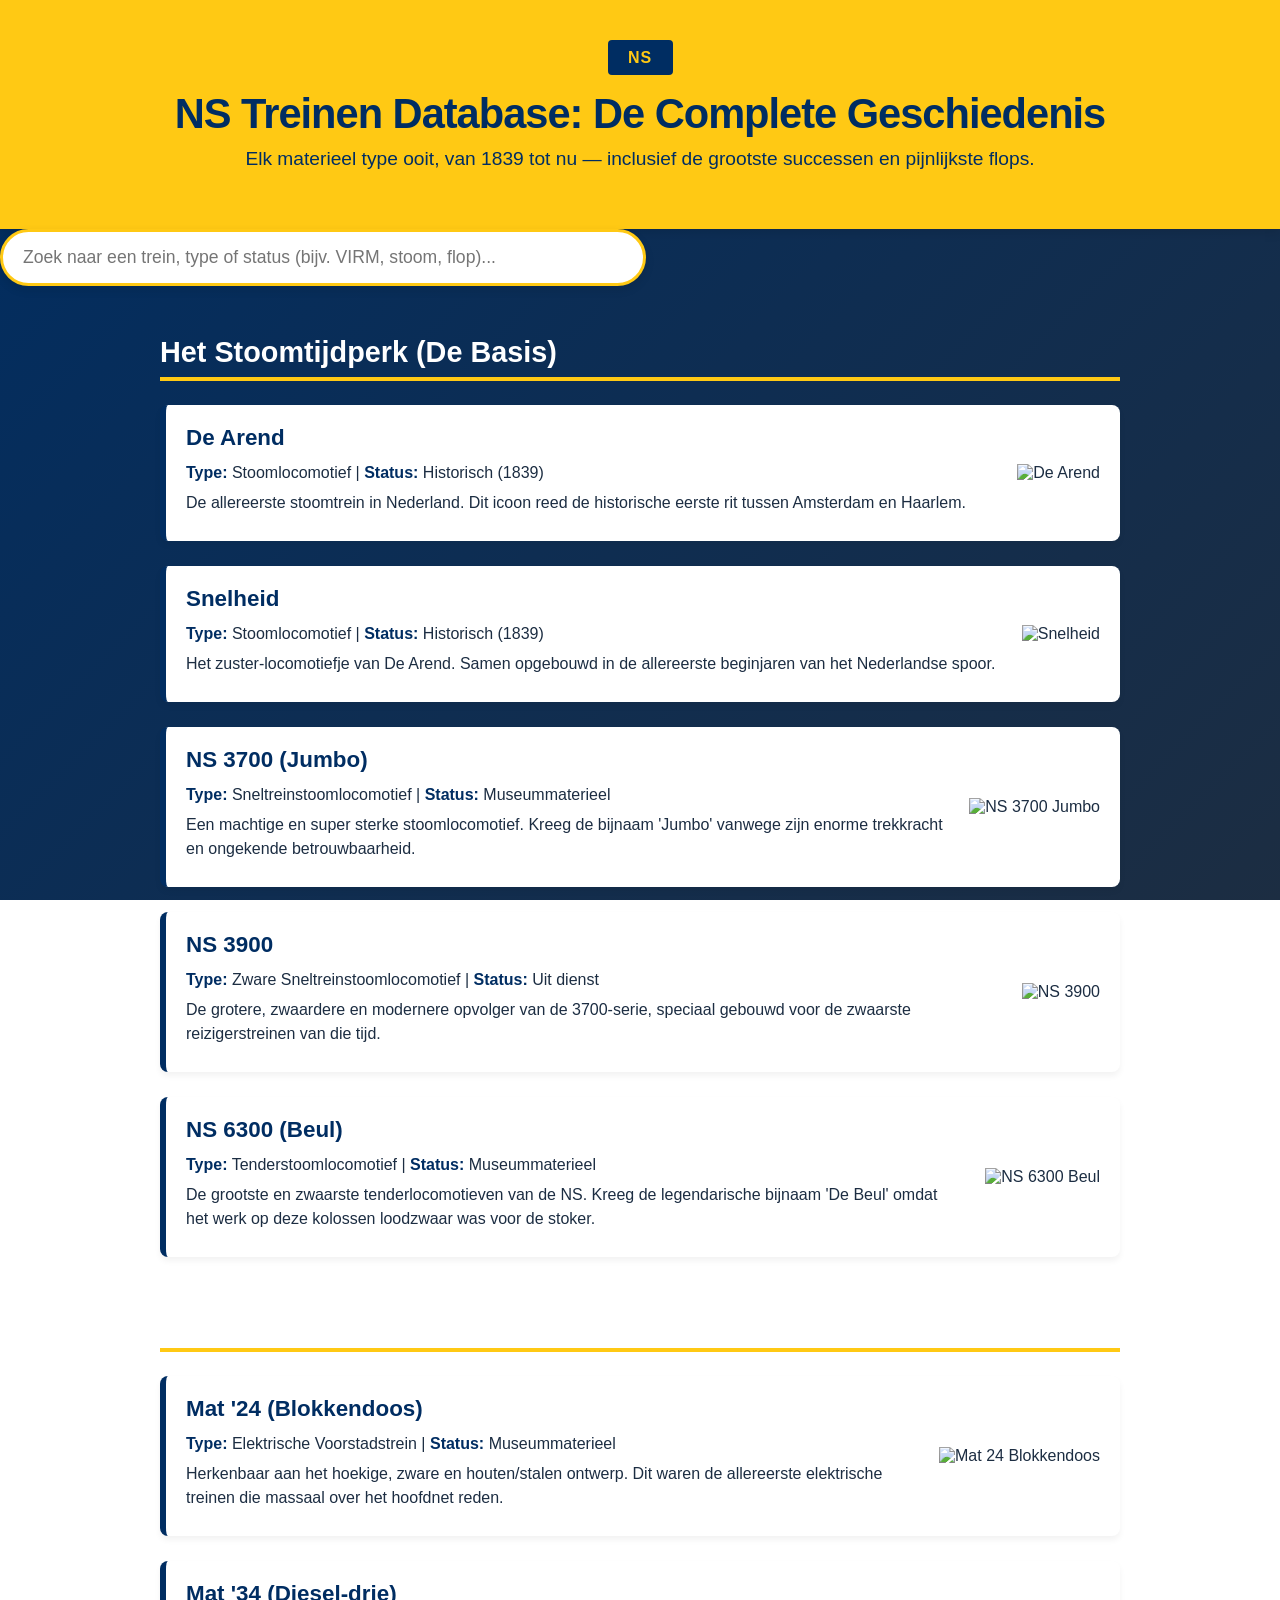
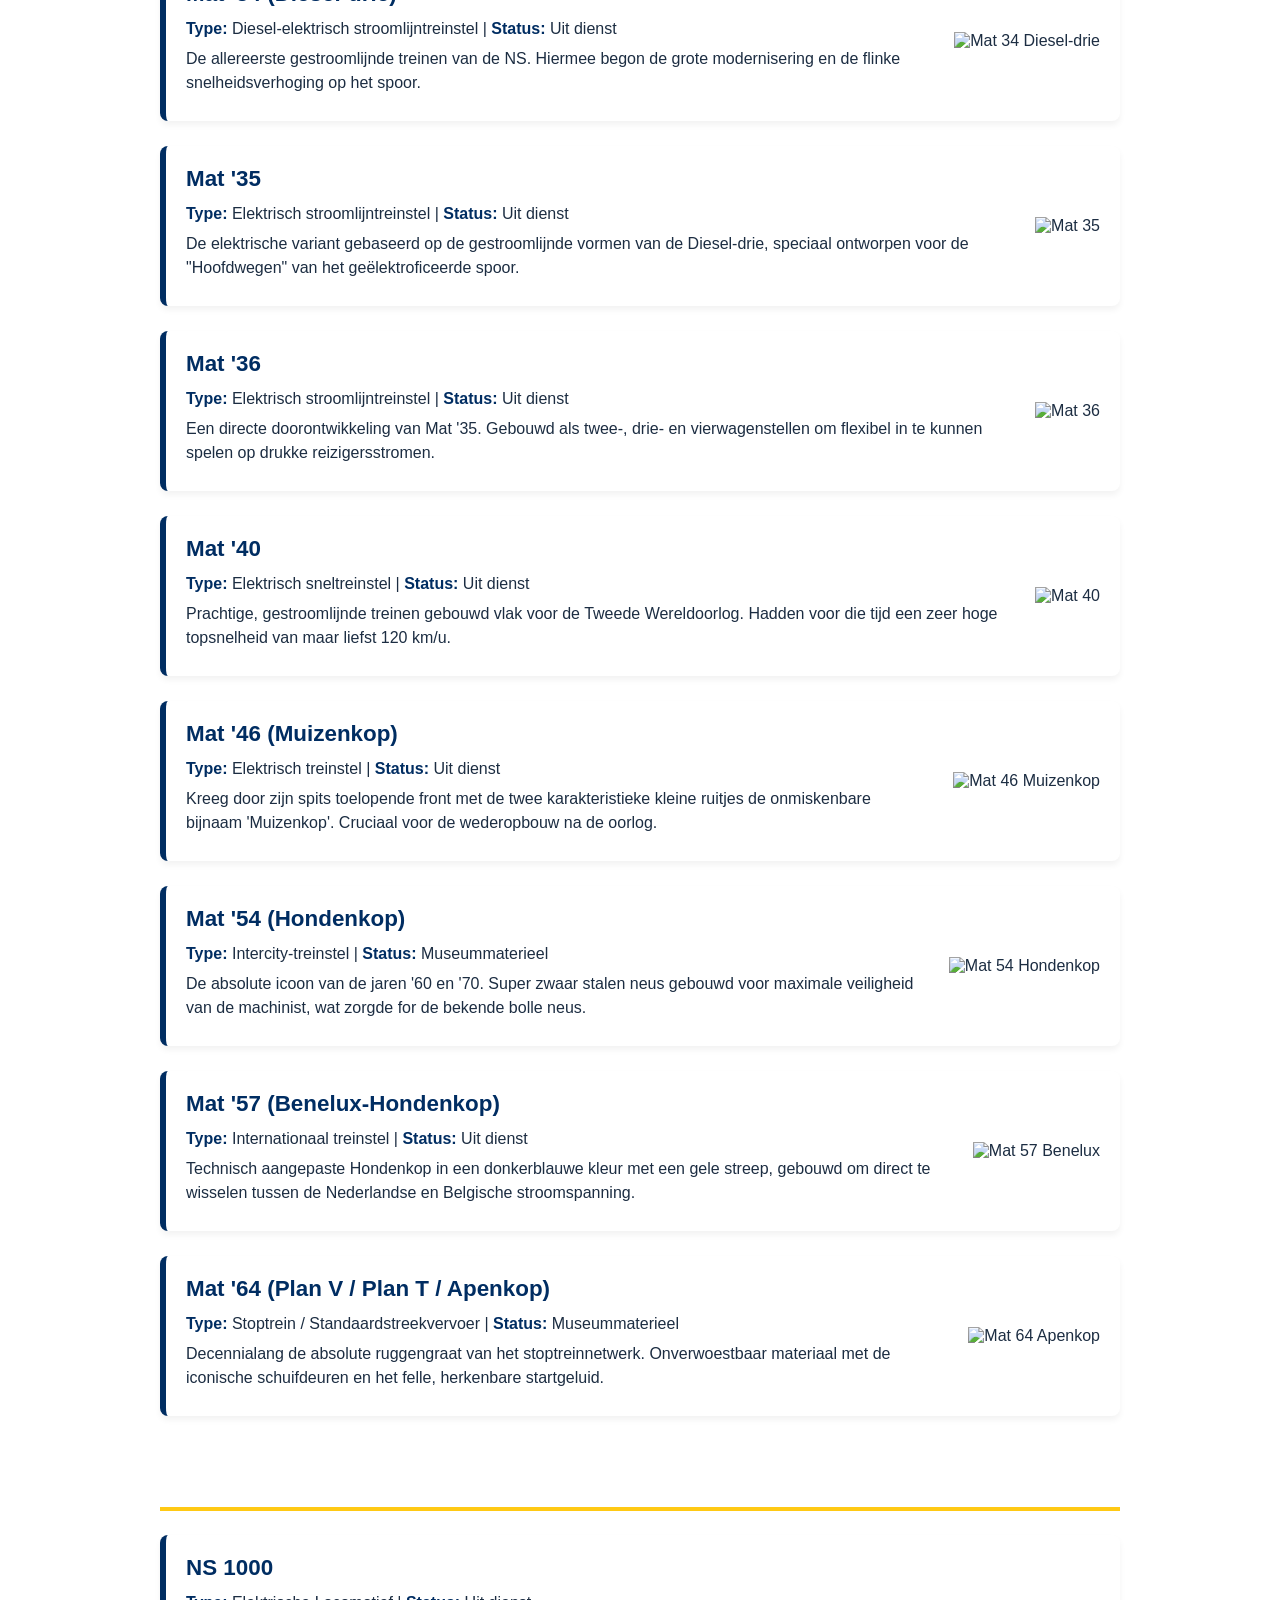
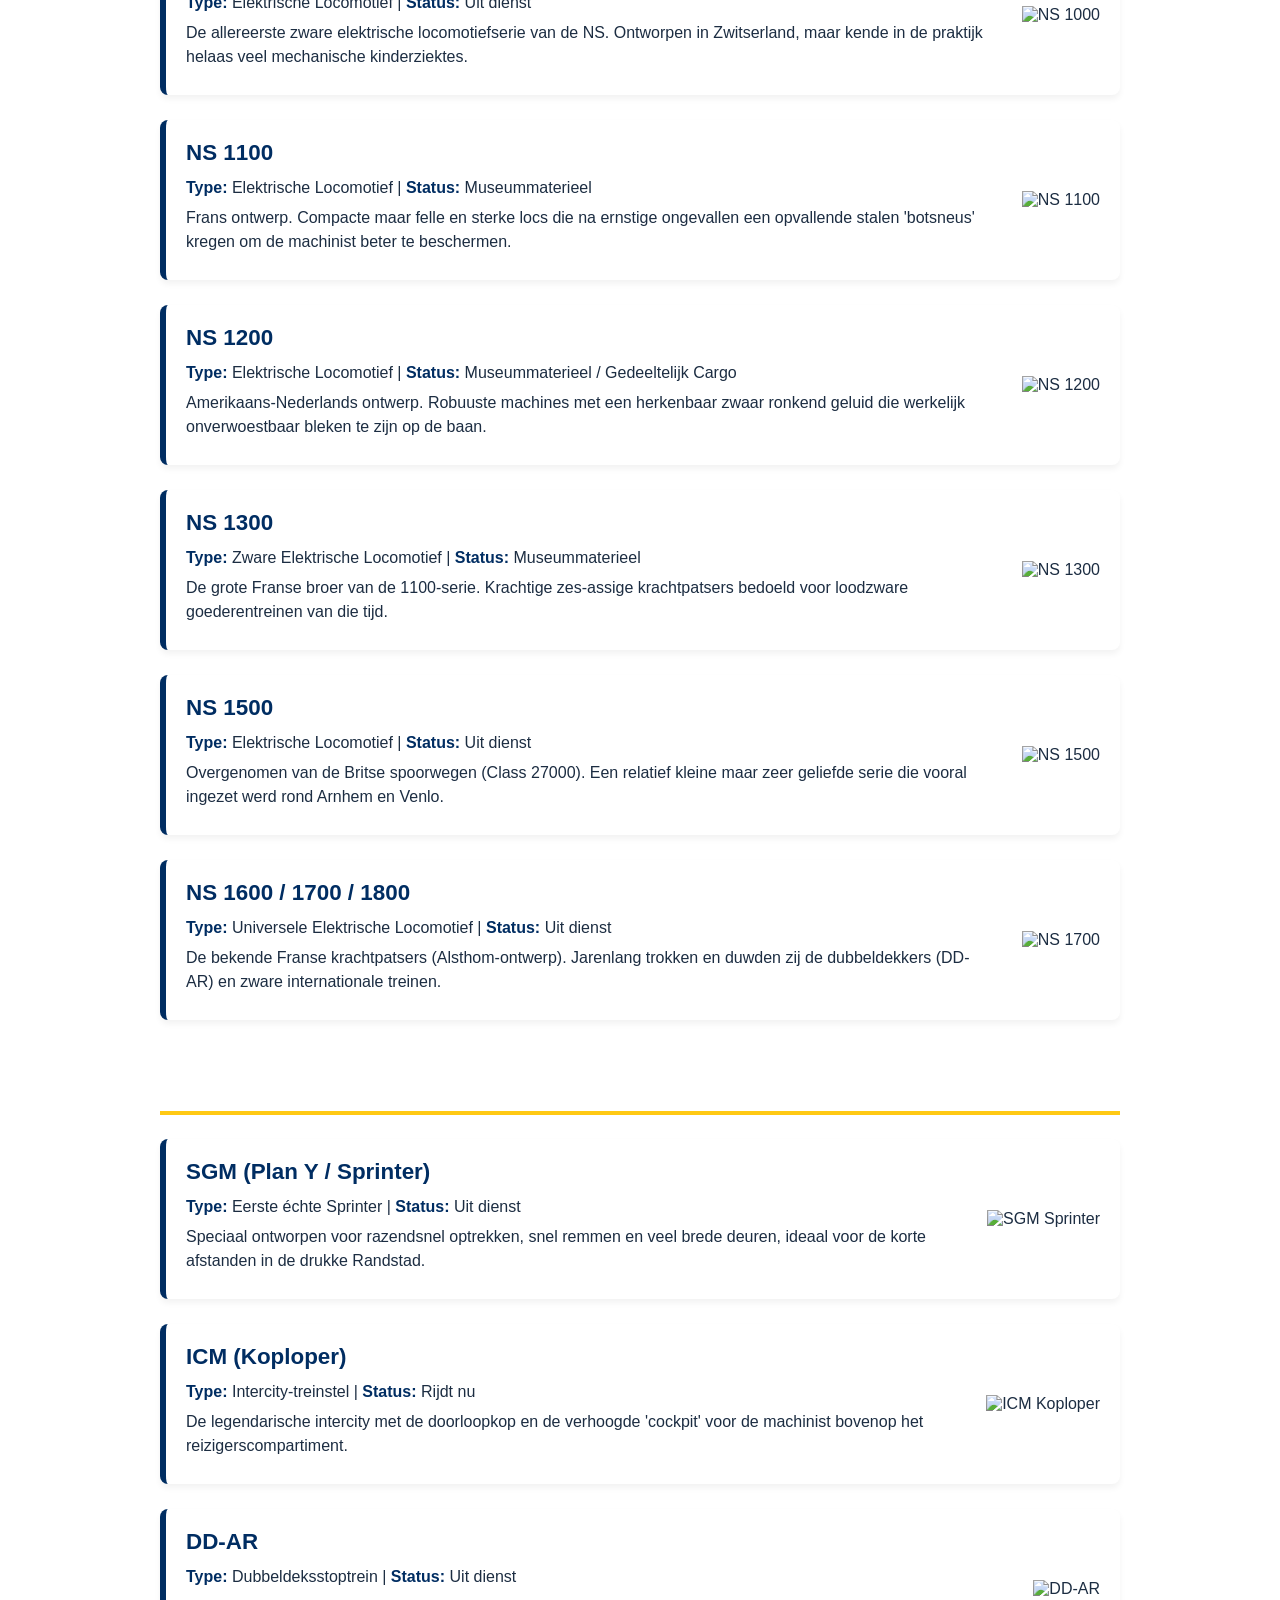
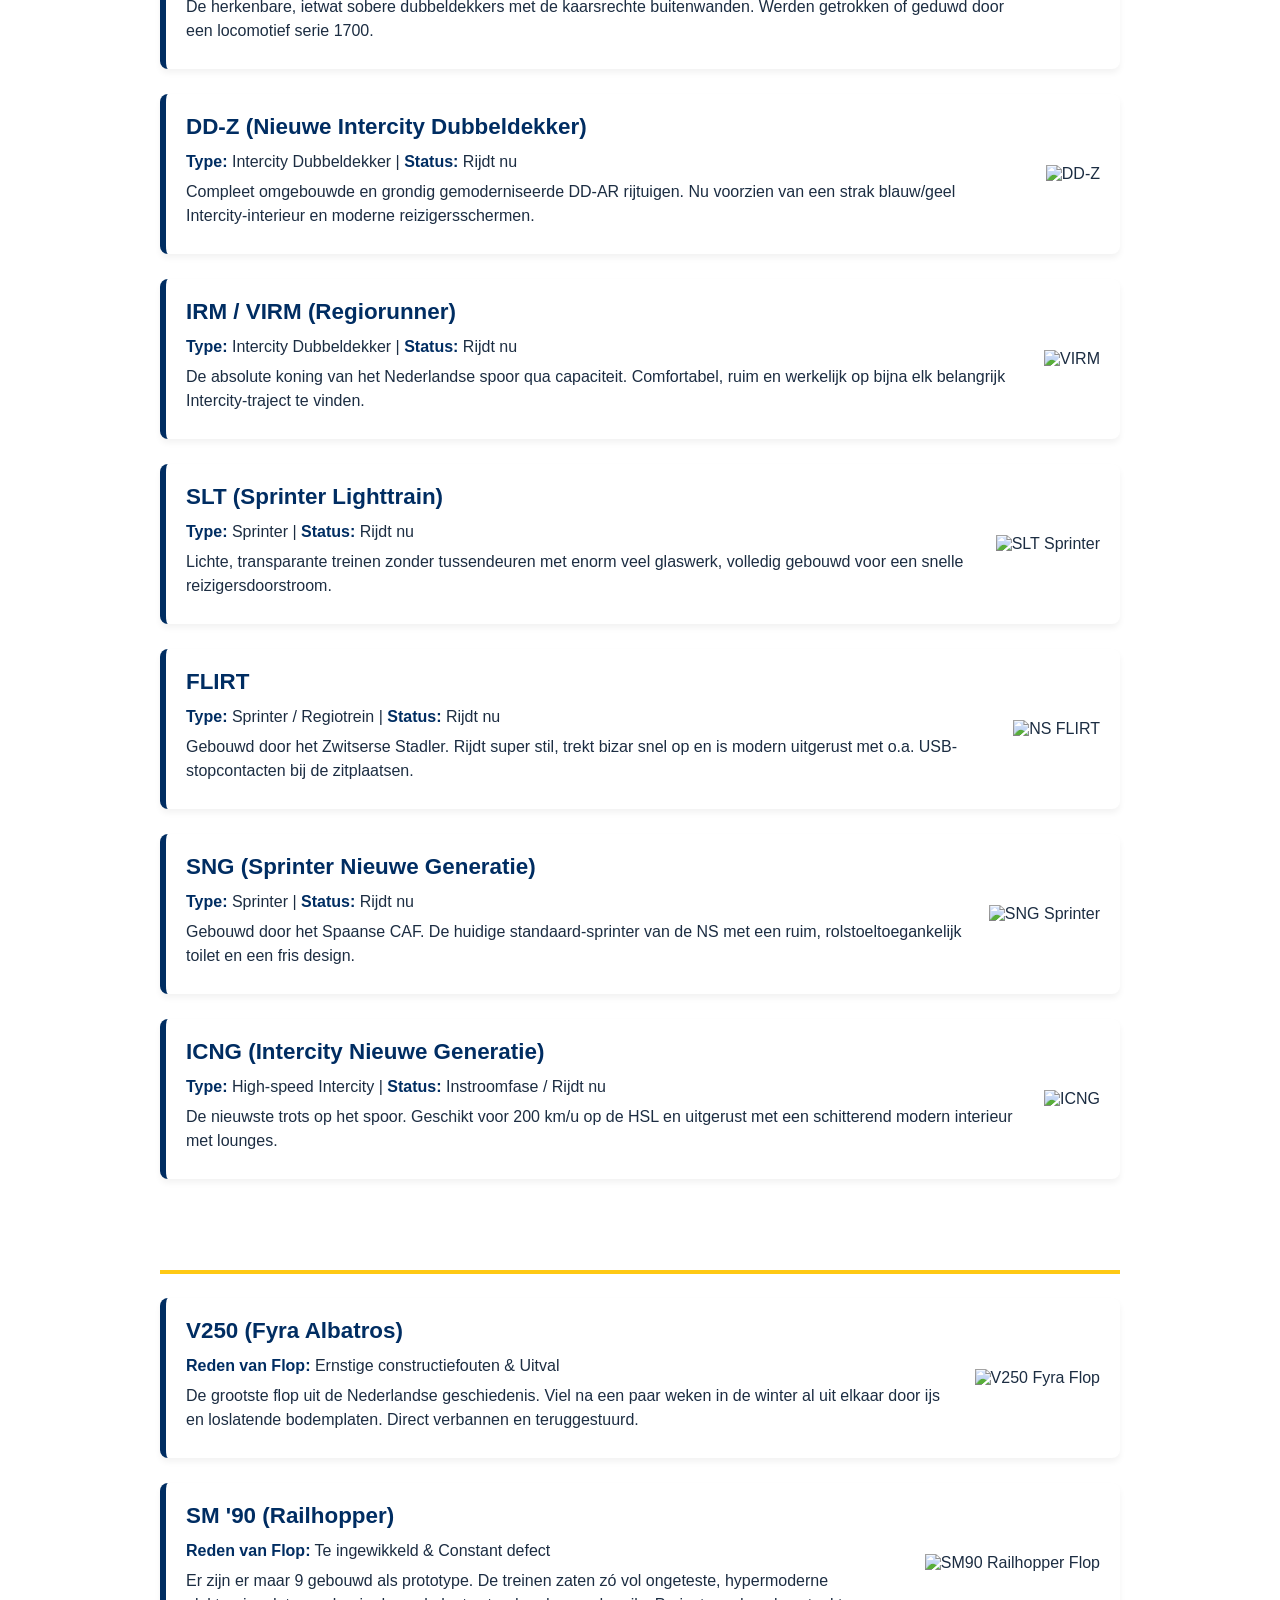
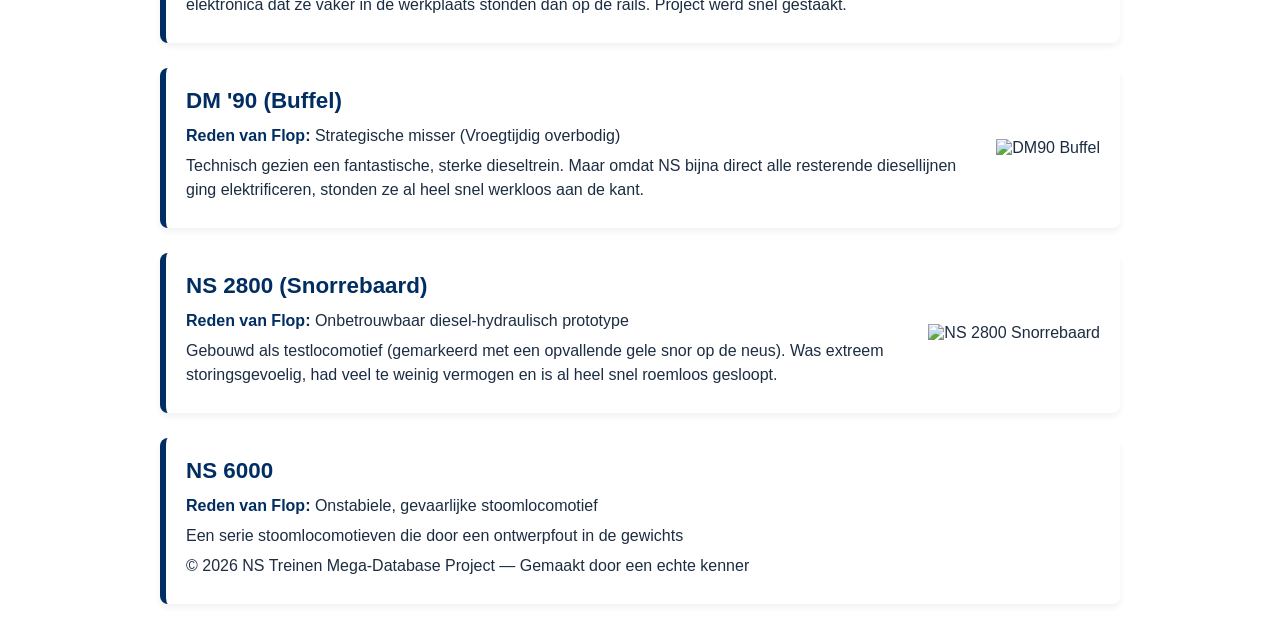
==== index.html @ 0e8f6454 "Add files via upload" ====
<!DOCTYPE html>
<html lang="nl">
<head>
    <meta charset="UTF-8">
    <meta name="viewport" content="width=device-width, initial-scale=1.0">
    <title>De Complete NS Treinen Mega-Database</title>
    <link rel="stylesheet" href="style.css">
</head>

<body>

    <header>
        <div class="ns-logo-placeholder">NS</div>
        <h1>NS Treinen Database: De Complete Geschiedenis</h1>
        <p>Elk materieel type ooit, van 1839 tot nu — inclusief de grootste successen en pijnlijkste flops.</p>
    </header>

    </header>

    <div class="zoek-container">
        <input type="text" id="treinZoeker" placeholder="Zoek naar een trein, type of status (bijv. VIRM, stoom, flop)...">
    </div>

    <main>

    <main>

        <section class="trein-categorie">
            <h2>Het Stoomtijdperk (De Basis)</h2>
            
            <div class="trein-kaart">
                <div class="trein-info">
                    <h3>De Arend</h3>
                    <p><strong>Type:</strong> Stoomlocomotief | <strong>Status:</strong> Historisch (1839)</p>
                    <p>De allereerste stoomtrein in Nederland. Dit icoon reed de historische eerste rit tussen Amsterdam en Haarlem.</p>
                </div>
                <img class="trein-foto" src="https://upload.wikimedia.org/wikipedia/commons/e/e0/Arend_%28trein%29.jpg" alt="De Arend">
            </div>

            <div class="trein-kaart">
                <div class="trein-info">
                    <h3>Snelheid</h3>
                    <p><strong>Type:</strong> Stoomlocomotief | <strong>Status:</strong> Historisch (1839)</p>
                    <p>Het zuster-locomotiefje van De Arend. Samen opgebouwd in de allereerste beginjaren van het Nederlandse spoor.</p>
                </div>
                <img class="trein-foto" src="https://upload.wikimedia.org/wikipedia/commons/9/90/Model_Snelheid_Spoorwegmuseum.jpg" alt="Snelheid">
            </div>

            <div class="trein-kaart">
                <div class="trein-info">
                    <h3>NS 3700 (Jumbo)</h3>
                    <p><strong>Type:</strong> Sneltreinstoomlocomotief | <strong>Status:</strong> Museummaterieel</p>
                    <p>Een machtige en super sterke stoomlocomotief. Kreeg de bijnaam 'Jumbo' vanwege zijn enorme trekkracht en ongekende betrouwbaarheid.</p>
                </div>
                <img class="trein-foto" src="https://upload.wikimedia.org/wikipedia/commons/d/da/Stoomloc_NS_3737.jpg" alt="NS 3700 Jumbo">
            </div>

            <div class="trein-kaart">
                <div class="trein-info">
                    <h3>NS 3900</h3>
                    <p><strong>Type:</strong> Zware Sneltreinstoomlocomotief | <strong>Status:</strong> Uit dienst</p>
                    <p>De grotere, zwaardere en modernere opvolger van de 3700-serie, speciaal gebouwd voor de zwaarste reizigerstreinen van die tijd.</p>
                </div>
                <img class="trein-foto" src="https://upload.wikimedia.org/wikipedia/commons/5/52/NS_3908_met_trein_te_Eindhoven_%281930-1940%29.jpg" alt="NS 3900">
            </div>

            <div class="trein-kaart">
                <div class="trein-info">
                    <h3>NS 6300 (Beul)</h3>
                    <p><strong>Type:</strong> Tenderstoomlocomotief | <strong>Status:</strong> Museummaterieel</p>
                    <p>De grootste en zwaarste tenderlocomotieven van de NS. Kreeg de legendarische bijnaam 'De Beul' omdat het werk op deze kolossen loodzwaar was voor de stoker.</p>
                </div>
                <img class="trein-foto" src="https://upload.wikimedia.org/wikipedia/commons/e/ea/NS_6317_Spoorwegmuseum.jpg" alt="NS 6300 Beul">
            </div>
        </section>
        <section class="trein-categorie">
            <h2>De Klassieke 'Mat' Series (Pre- en Post-War)</h2>

            <div class="trein-kaart">
                <div class="trein-info">
                    <h3>Mat '24 (Blokkendoos)</h3>
                    <p><strong>Type:</strong> Elektrische Voorstadstrein | <strong>Status:</strong> Museummaterieel</p>
                    <p>Herkenbaar aan het hoekige, zware en houten/stalen ontwerp. Dit waren de allereerste elektrische treinen die massaal over het hoofdnet reden.</p>
                </div>
                <img class="trein-foto" src="https://upload.wikimedia.org/wikipedia/commons/e/e2/Mat_24_Amersfoort_2014.jpg" alt="Mat 24 Blokkendoos">
            </div>

            <div class="trein-kaart">
                <div class="trein-info">
                    <h3>Mat '34 (Diesel-drie)</h3>
                    <p><strong>Type:</strong> Diesel-elektrisch stroomlijntreinstel | <strong>Status:</strong> Uit dienst</p>
                    <p>De allereerste gestroomlijnde treinen van de NS. Hiermee begon de grote modernisering en de flinke snelheidsverhoging op het spoor.</p>
                </div>
                <img class="trein-foto" src="https://upload.wikimedia.org/wikipedia/commons/a/a2/HUA-151048-Afbeelding_van_het_diesel-elektrische_driewagentreinstel_mat._1934_nr._11_van_de_N.S._tijdens_een_proefrit.jpg" alt="Mat 34 Diesel-drie">
            </div>

            <div class="trein-kaart">
                <div class="trein-info">
                    <h3>Mat '35</h3>
                    <p><strong>Type:</strong> Elektrisch stroomlijntreinstel | <strong>Status:</strong> Uit dienst</p>
                    <p>De elektrische variant gebaseerd op de gestroomlijnde vormen van de Diesel-drie, speciaal ontworpen voor de "Hoofdwegen" van het geëlektroficeerde spoor.</p>
                </div>
                <img class="trein-foto" src="https://upload.wikimedia.org/wikipedia/commons/7/77/HUA-151121-Afbeelding_van_het_elektrische_tweewagentreinstel_mat_1935_nr_202_van_de_NS_op_het_stationsemplacement_te_Utrecht_CS.jpg" alt="Mat 35">
            </div>

            <div class="trein-kaart">
                <div class="trein-info">
                    <h3>Mat '36</h3>
                    <p><strong>Type:</strong> Elektrisch stroomlijntreinstel | <strong>Status:</strong> Uit dienst</p>
                    <p>Een directe doorontwikkeling van Mat '35. Gebouwd als twee-, drie- en vierwagenstellen om flexibel in te kunnen spelen op drukke reizigersstromen.</p>
                </div>
                <img class="trein-foto" src="https://upload.wikimedia.org/wikipedia/commons/e/ed/HUA-151145-Afbeelding_van_het_elektrische_driewagentreinstel_mat_1936_nr_416_van_de_NS_langs_het_perron_van_het_station_Arnhem.jpg" alt="Mat 36">
            </div>

            <div class="trein-kaart">
                <div class="trein-info">
                    <h3>Mat '40</h3>
                    <p><strong>Type:</strong> Elektrisch sneltreinstel | <strong>Status:</strong> Uit dienst</p>
                    <p>Prachtige, gestroomlijnde treinen gebouwd vlak voor de Tweede Wereldoorlog. Hadden voor die tijd een zeer hoge topsnelheid van maar liefst 120 km/u.</p>
                </div>
                <img class="trein-foto" src="https://upload.wikimedia.org/wikipedia/commons/a/a2/HUA-151240-Afbeelding_van_het_elektrische_vijfwagentreinstel_mat_1940_nr_801_van_de_NS_te_Utrecht_CS.jpg" alt="Mat 40">
            </div>

            <div class="trein-kaart">
                <div class="trein-info">
                    <h3>Mat '46 (Muizenkop)</h3>
                    <p><strong>Type:</strong> Elektrisch treinstel | <strong>Status:</strong> Uit dienst</p>
                    <p>Kreeg door zijn spits toelopende front met de twee karakteristieke kleine ruitjes de onmiskenbare bijnaam 'Muizenkop'. Cruciaal voor de wederopbouw na de oorlog.</p>
                </div>
                <img class="trein-foto" src="https://upload.wikimedia.org/wikipedia/commons/2/23/Mat_46_273_Spoorwegmuseum.jpg" alt="Mat 46 Muizenkop">
            </div>

            <div class="trein-kaart">
                <div class="trein-info">
                    <h3>Mat '54 (Hondenkop)</h3>
                    <p><strong>Type:</strong> Intercity-treinstel | <strong>Status:</strong> Museummaterieel</p>
                    <p>De absolute icoon van de jaren '60 en '70. Super zwaar stalen neus gebouwd voor maximale veiligheid van de machinist, wat zorgde for de bekende bolle neus.</p>
                </div>
                <img class="trein-foto" src="https://upload.wikimedia.org/wikipedia/commons/3/30/Mat_54_386_Spoorwegmuseum.jpg" alt="Mat 54 Hondenkop">
            </div>

            <div class="trein-kaart">
                <div class="trein-info">
                    <h3>Mat '57 (Benelux-Hondenkop)</h3>
                    <p><strong>Type:</strong> Internationaal treinstel | <strong>Status:</strong> Uit dienst</p>
                    <p>Technisch aangepaste Hondenkop in een donkerblauwe kleur met een gele streep, gebouwd om direct te wisselen tussen de Nederlandse en Belgische stroomspanning.</p>
                </div>
                <img class="trein-foto" src="https://upload.wikimedia.org/wikipedia/commons/f/ff/HUA-151944-Afbeelding_van_het_elektrische_Benelux-tweewagentreinstel_mat._1957_nr._1201_van_de_N.S._te_Amsterdam_C.S..jpg" alt="Mat 57 Benelux">
            </div>

            <div class="trein-kaart">
                <div class="trein-info">
                    <h3>Mat '64 (Plan V / Plan T / Apenkop)</h3>
                    <p><strong>Type:</strong> Stoptrein / Standaardstreekvervoer | <strong>Status:</strong> Museummaterieel</p>
                    <p>Decennialang de absolute ruggengraat van het stoptreinnetwerk. Onverwoestbaar materiaal met de iconische schuifdeuren en het felle, herkenbare startgeluid.</p>
                </div>
                <img class="trein-foto" src="https://upload.wikimedia.org/wikipedia/commons/c/c5/NS_Plan_V_Treinstel_419_Groningen.jpg" alt="Mat 64 Apenkop">
            </div>
        </section>

        <section class="trein-categorie">
            <h2>Klassieke Elektrische Locomotieven</h2>

            <div class="trein-kaart">
                <div class="trein-info">
                    <h3>NS 1000</h3>
                    <p><strong>Type:</strong> Elektrische Locomotief | <strong>Status:</strong> Uit dienst</p>
                    <p>De allereerste zware elektrische locomotiefserie van de NS. Ontworpen in Zwitserland, maar kende in de praktijk helaas veel mechanische kinderziektes.</p>
                </div>
                <img class="trein-foto" src="https://upload.wikimedia.org/wikipedia/commons/4/4e/HUA-152140-Afbeelding_van_de_elektrische_locomotief_nr_1008_serie_1000_van_de_NS_met_een_reizigerstrein_te_Utrecht_CS.jpg" alt="NS 1000">
            </div>

            <div class="trein-kaart">
                <div class="trein-info">
                    <h3>NS 1100</h3>
                    <p><strong>Type:</strong> Elektrische Locomotief | <strong>Status:</strong> Museummaterieel</p>
                    <p>Frans ontwerp. Compacte maar felle en sterke locs die na ernstige ongevallen een opvallende stalen 'botsneus' kregen om de machinist beter te beschermen.</p>
                </div>
                <img class="trein-foto" src="https://upload.wikimedia.org/wikipedia/commons/1/14/NS_1122_in_het_Spoorwegmuseum.jpg" alt="NS 1100">
            </div>

            <div class="trein-kaart">
                <div class="trein-info">
                    <h3>NS 1200</h3>
                    <p><strong>Type:</strong> Elektrische Locomotief | <strong>Status:</strong> Museummaterieel / Gedeeltelijk Cargo</p>
                    <p>Amerikaans-Nederlands ontwerp. Robuuste machines met een herkenbaar zwaar ronkend geluid die werkelijk onverwoestbaar bleken te zijn op de baan.</p>
                </div>
                <img class="trein-foto" src="https://upload.wikimedia.org/wikipedia/commons/4/44/NS_1201_Amersfoort_2013.jpg" alt="NS 1200">
            </div>

            <div class="trein-kaart">
                <div class="trein-info">
                    <h3>NS 1300</h3>
                    <p><strong>Type:</strong> Zware Elektrische Locomotief | <strong>Status:</strong> Museummaterieel</p>
                    <p>De grote Franse broer van de 1100-serie. Krachtige zes-assige krachtpatsers bedoeld voor loodzware goederentreinen van die tijd.</p>
                </div>
                <img class="trein-foto" src="https://upload.wikimedia.org/wikipedia/commons/d/de/NS_1302_Spoorwegmuseum.jpg" alt="NS 1300">
            </div>

            <div class="trein-kaart">
                <div class="trein-info">
                    <h3>NS 1500</h3>
                    <p><strong>Type:</strong> Elektrische Locomotief | <strong>Status:</strong> Uit dienst</p>
                    <p>Overgenomen van de Britse spoorwegen (Class 27000). Een relatief kleine maar zeer geliefde serie die vooral ingezet werd rond Arnhem en Venlo.</p>
                </div>
                <img class="trein-foto" src="https://upload.wikimedia.org/wikipedia/commons/3/3b/NS_1501_Rotterdam_Noord_1985.jpg" alt="NS 1500">
            </div>

            <div class="trein-kaart">
                <div class="trein-info">
                    <h3>NS 1600 / 1700 / 1800</h3>
                    <p><strong>Type:</strong> Universele Elektrische Locomotief | <strong>Status:</strong> Uit dienst</p>
                    <p>De bekende Franse krachtpatsers (Alsthom-ontwerp). Jarenlang trokken en duwden zij de dubbeldekkers (DD-AR) en zware internationale treinen.</p>
                </div>
                <img class="trein-foto" src="https://upload.wikimedia.org/wikipedia/commons/5/52/NS_1738_met_een_DD-AR_stam_te_Deventer.jpg" alt="NS 1700">
            </div>
            <section class="trein-categorie">
            <h2>Moderne Generatie (Intercity's & Sprinters)</h2>

            <div class="trein-kaart">
                <div class="trein-info">
                    <h3>SGM (Plan Y / Sprinter)</h3>
                    <p><strong>Type:</strong> Eerste échte Sprinter | <strong>Status:</strong> Uit dienst</p>
                    <p>Speciaal ontworpen voor razendsnel optrekken, snel remmen en veel brede deuren, ideaal voor de korte afstanden in de drukke Randstad.</p>
                </div>
                <img class="trein-foto" src="https://upload.wikimedia.org/wikipedia/commons/c/cb/SGMm_2971_te_Utrecht_Maliebaan.jpg" alt="SGM Sprinter">
            </div>

            <div class="trein-kaart">
                <div class="trein-info">
                    <h3>ICM (Koploper)</h3>
                    <p><strong>Type:</strong> Intercity-treinstel | <strong>Status:</strong> Rijdt nu</p>
                    <p>De legendarische intercity met de doorloopkop en de verhoogde 'cockpit' voor de machinist bovenop het reizigerscompartiment.</p>
                </div>
                <img class="trein-foto" src="https://upload.wikimedia.org/wikipedia/commons/7/7b/NS_ICMm_4011_Apeldoorn.jpg" alt="ICM Koploper">
            </div>

            <div class="trein-kaart">
                <div class="trein-info">
                    <h3>DD-AR</h3>
                    <p><strong>Type:</strong> Dubbeldeksstoptrein | <strong>Status:</strong> Uit dienst</p>
                    <p>De herkenbare, ietwat sobere dubbeldekkers met de kaarsrechte buitenwanden. Werden getrokken of geduwd door een locomotief serie 1700.</p>
                </div>
                <img class="trein-foto" src="https://upload.wikimedia.org/wikipedia/commons/e/e0/DD-AR_7311_te_Almere_Oostvaarders.jpg" alt="DD-AR">
            </div>

            <div class="trein-kaart">
                <div class="trein-info">
                    <h3>DD-Z (Nieuwe Intercity Dubbeldekker)</h3>
                    <p><strong>Type:</strong> Intercity Dubbeldekker | <strong>Status:</strong> Rijdt nu</p>
                    <p>Compleet omgebouwde en grondig gemoderniseerde DD-AR rijtuigen. Nu voorzien van een strak blauw/geel Intercity-interieur en moderne reizigersschermen.</p>
                </div>
                <img class="trein-foto" src="https://upload.wikimedia.org/wikipedia/commons/0/07/DDZ_7524_Apeldoorn.jpg" alt="DD-Z">
            </div>

            <div class="trein-kaart">
                <div class="trein-info">
                    <h3>IRM / VIRM (Regiorunner)</h3>
                    <p><strong>Type:</strong> Intercity Dubbeldekker | <strong>Status:</strong> Rijdt nu</p>
                    <p>De absolute koning van het Nederlandse spoor qua capaciteit. Comfortabel, ruim en werkelijk op bijna elk belangrijk Intercity-traject te vinden.</p>
                </div>
                <img class="trein-foto" src="https://upload.wikimedia.org/wikipedia/commons/b/b3/VIRM_8656_te_Utrecht_Centraal.jpg" alt="VIRM">
            </div>

            <div class="trein-kaart">
                <div class="trein-info">
                    <h3>SLT (Sprinter Lighttrain)</h3>
                    <p><strong>Type:</strong> Sprinter | <strong>Status:</strong> Rijdt nu</p>
                    <p>Lichte, transparante treinen zonder tussendeuren met enorm veel glaswerk, volledig gebouwd voor een snelle reizigersdoorstroom.</p>
                </div>
                <img class="trein-foto" src="https://upload.wikimedia.org/wikipedia/commons/0/04/SLT_2411_te_Utrecht_Centraal.jpg" alt="SLT Sprinter">
            </div>

            <div class="trein-kaart">
                <div class="trein-info">
                    <h3>FLIRT</h3>
                    <p><strong>Type:</strong> Sprinter / Regiotrein | <strong>Status:</strong> Rijdt nu</p>
                    <p>Gebouwd door het Zwitserse Stadler. Rijdt super stil, trekt bizar snel op en is modern uitgerust met o.a. USB-stopcontacten bij de zitplaatsen.</p>
                </div>
                <img class="trein-foto" src="https://upload.wikimedia.org/wikipedia/commons/4/47/NS_Flirt_2515_Utrecht_Centraal.jpg" alt="NS FLIRT">
            </div>

            <div class="trein-kaart">
                <div class="trein-info">
                    <h3>SNG (Sprinter Nieuwe Generatie)</h3>
                    <p><strong>Type:</strong> Sprinter | <strong>Status:</strong> Rijdt nu</p>
                    <p>Gebouwd door het Spaanse CAF. De huidige standaard-sprinter van de NS met een ruim, rolstoeltoegankelijk toilet en een fris design.</p>
                </div>
                <img class="trein-foto" src="https://upload.wikimedia.org/wikipedia/commons/2/29/SNG_2314_Groningen.jpg" alt="SNG Sprinter">
            </div>

            <div class="trein-kaart">
                <div class="trein-info">
                    <h3>ICNG (Intercity Nieuwe Generatie)</h3>
                    <p><strong>Type:</strong> High-speed Intercity | <strong>Status:</strong> Instroomfase / Rijdt nu</p>
                    <p>De nieuwste trots op het spoor. Geschikt voor 200 km/u op de HSL en uitgerust met een schitterend modern interieur met lounges.</p>
                </div>
                <img class="trein-foto" src="https://upload.wikimedia.org/wikipedia/commons/7/70/ICNG_3115_te_Utrecht_Centraal.jpg" alt="ICNG">
            </div>
        </section>


        <section class="trein-categorie flop-sectie">
            <h2>De Geflopte Projecten & Pechtreinen</h2>

            <div class="trein-kaart flop">
                <div class="trein-info">
                    <h3>V250 (Fyra Albatros)</h3>
                    <p><strong>Reden van Flop:</strong> Ernstige constructiefouten & Uitval</p>
                    <p>De grootste flop uit de Nederlandse geschiedenis. Viel na een paar weken in de winter al uit elkaar door ijs en loslatende bodemplaten. Direct verbannen en teruggestuurd.</p>
                </div>
                <img class="trein-foto" src="https://upload.wikimedia.org/wikipedia/commons/5/53/Fyra_V250_Amsterdam_Centraal.jpg" alt="V250 Fyra Flop">
            </div>

            <div class="trein-kaart flop">
                <div class="trein-info">
                    <h3>SM '90 (Railhopper)</h3>
                    <p><strong>Reden van Flop:</strong> Te ingewikkeld & Constant defect</p>
                    <p>Er zijn er maar 9 gebouwd als prototype. De treinen zaten zó vol ongeteste, hypermoderne elektronica dat ze vaker in de werkplaats stonden dan op de rails. Project werd snel gestaakt.</p>
                </div>
                <img class="trein-foto" src="https://upload.wikimedia.org/wikipedia/commons/1/13/NS_SM90_Railhopper_2103_Zwolle.jpg" alt="SM90 Railhopper Flop">
            </div>

            <div class="trein-kaart flop">
                <div class="trein-info">
                    <h3>DM '90 (Buffel)</h3>
                    <p><strong>Reden van Flop:</strong> Strategische misser (Vroegtijdig overbodig)</p>
                    <p>Technisch gezien een fantastische, sterke dieseltrein. Maar omdat NS bijna direct alle resterende diesellijnen ging elektrificeren, stonden ze al heel snel werkloos aan de kant.</p>
                </div>
                <img class="trein-foto" src="https://upload.wikimedia.org/wikipedia/commons/a/ad/DM90_Buffel_3443_Zwolle.jpg" alt="DM90 Buffel">
            </div>

            <div class="trein-kaart flop">
                <div class="trein-info">
                    <h3>NS 2800 (Snorrebaard)</h3>
                    <p><strong>Reden van Flop:</strong> Onbetrouwbaar diesel-hydraulisch prototype</p>
                    <p>Gebouwd als testlocomotief (gemarkeerd met een opvallende gele snor op de neus). Was extreem storingsgevoelig, had veel te weinig vermogen en is al heel snel roemloos gesloopt.</p>
                </div>
                <img class="trein-foto" src="https://upload.wikimedia.org/wikipedia/commons/3/36/HUA-153406-Afbeelding_van_de_diesel-hydraulische_locomotief_nr._2801_serie_2800_van_de_N.S._te_Utrecht_C.S..jpg" alt="NS 2800 Snorrebaard">
            </div>

            <div class="trein-kaart flop">
                <div class="trein-info">
                    <h3>NS 6000</h3>
                    <p><strong>Reden van Flop:</strong> Onstabiele, gevaarlijke stoomlocomotief</p>
                    <p>Een serie stoomlocomotieven die
                        
            door een ontwerpfout in de gewichts
            <footer>
        <p>© 2026 NS Treinen Mega-Database Project — Gemaakt door een echte kenner</p>
    </footer>

    <script>
        // We selecteren de zoekbalk via het juiste ID
        const zoekbalk = document.getElementById('treinZoeker');
        
        // We luisteren naar wat je typt
        zoekbalk.addEventListener('input', function(e) {
            const zoekTerm = e.target.value.toLowerCase();
            const treinKaartjes = document.querySelectorAll('.trein-kaart');

            treinKaartjes.forEach(function(kaartje) {
                const treinTekst = kaartje.textContent.toLowerCase();

                if (treinTekst.includes(zoekTerm)) {
                    kaartje.style.display = 'flex'; // Laat zien als het matcht
                } else {
                    kaartje.style.display = 'none';  // Verberg als het niet matcht
                }
            });
        });
    </script>

</body>
</html>
---- style.css ----
/* 1. GLOBALE INSTELLINGEN */
    body {
    /* Dit maakt een verloop van diep NS-blauw naar een stoere, donkere spoorweg-tint */
    background: linear-gradient(135deg, #002d62 0%, #1c2d42 100%);
    
    /* Dit zorgt ervoor dat de achtergrond mooi meeskrallt als de pagina lang is */
    background-attachment: fixed; 
    
    color: #1c2d42;
    font-family: 'Segoe UI', Tahoma, Geneva, Verdana, sans-serif;
    margin: 0;
    padding: 0;
}


/* 2. DE HEADER (BOVENBALK) */
header {
    background-color: #ffc914; /* NS Geel */
    color: #002d62; /* NS Blauw */
    text-align: center;
    padding: 40px 20px;
    box-shadow: 0 4px 10px rgba(0,0,0,0.1);
}

header h1 {
    margin: 0;
    font-size: 2.6rem;
    font-weight: 800;
    letter-spacing: -1px;
}

header p {
    font-size: 1.2rem;
    margin-top: 10px;
    font-weight: 500;
}

/* Het NS-logo nagebouwd in CSS */
.ns-logo-placeholder {
    width: 65px;
    height: 35px;
    background-color: #002d62;
    margin: 0 auto 15px auto;
    border-radius: 4px;
    display: flex;
    align-items: center;
    justify-content: center;
    color: #ffc914;
    font-weight: bold;
    font-size: 16px;
    letter-spacing: 1px;
}

/* 3. DE LAYOUT VAN DE PAGINA */
main {
    max-width: 1000px;
    margin: 30px auto;
    padding: 0 20px;
}

/* Categorie koppen (zoals Moderne Generatie) */
h2 {
    color: #ffffff; /* Veranderd naar wit zodat het perfect leesbaar is op donkerblauw */
    font-size: 1.8rem;
    border-bottom: 4px solid #ffc914;
    padding-bottom: 8px;
    margin-top: 50px;
}

/* 4. DE TREINKAARTJES */
.trein-kaart {
    background-color: white;
    border-left: 6px solid #002d62; /* Blauwe NS-rand */
    border-radius: 8px;
    padding: 20px;
    margin-bottom: 25px;
    box-shadow: 0 4px 6px rgba(0,0,0,0.05);
    
    /* Dit zorgt dat tekst en foto strak naast elkaar staan */
    display: flex; 
    gap: 25px;
    align-items: center;
    
    /* Zorgt voor een soepele overgang bij het eroverheen bewegen met de muis */
    transition: transform 0.2s ease, box-shadow 0.2s ease;
}

/* Effect als je met je muis over een trein-kaartje zweeft */
.trein-kaart:hover {
    transform: translateY(-4px); /* Kaartje komt een klein stukje omhoog */
    box-shadow: 0 8px 20px rgba(0,0,0,0.15); /* Schaduw wordt dieper */
    cursor: pointer;
}

/* De tekst binnen een kaartje */
.trein-info {
    flex: 1; /* Neemt alle resterende ruimte aan de linkerkant in */
}

.trein-kaart h3 {
    margin-top: 0;
    margin-bottom: 10px;
    color: #002d62;
    font-size: 1.4rem;
}

.trein-kaart p {
    margin: 6px 0;
    line-height: 1.5;
}

.trein-kaart strong {
    color: #002d62;
}

/* 5. DE FOTO'S VAN DE TREINEN */
.
/* Styling voor de zoekbalk container */
.zoek-container {
    max-width: 1000px;
    margin: 30px auto 10px auto;
    padding: 0 20px;
    text-align: center;
}

/* De zoekbalk zelf */
#treinZoeker {
    width: 100%;
    max-width: 600px;
    padding: 15px 20px;
    font-size: 1.1rem;
    border: 3px solid #ffc914; /* NS Geel randje */
    border-radius: 30px; /* Mooie ronde hoeken */
    outline: none;
    background-color: white;
    color: #002d62;
    box-shadow: 0 4px 10px rgba(0,0,0,0.1);
    transition: box-shadow 0.2s ease;
}

/* Als je in de zoekbalk klikt */
#treinZoeker:focus {
    box-shadow: 0 6px 15px rgba(255, 201, 20, 0.4);
}
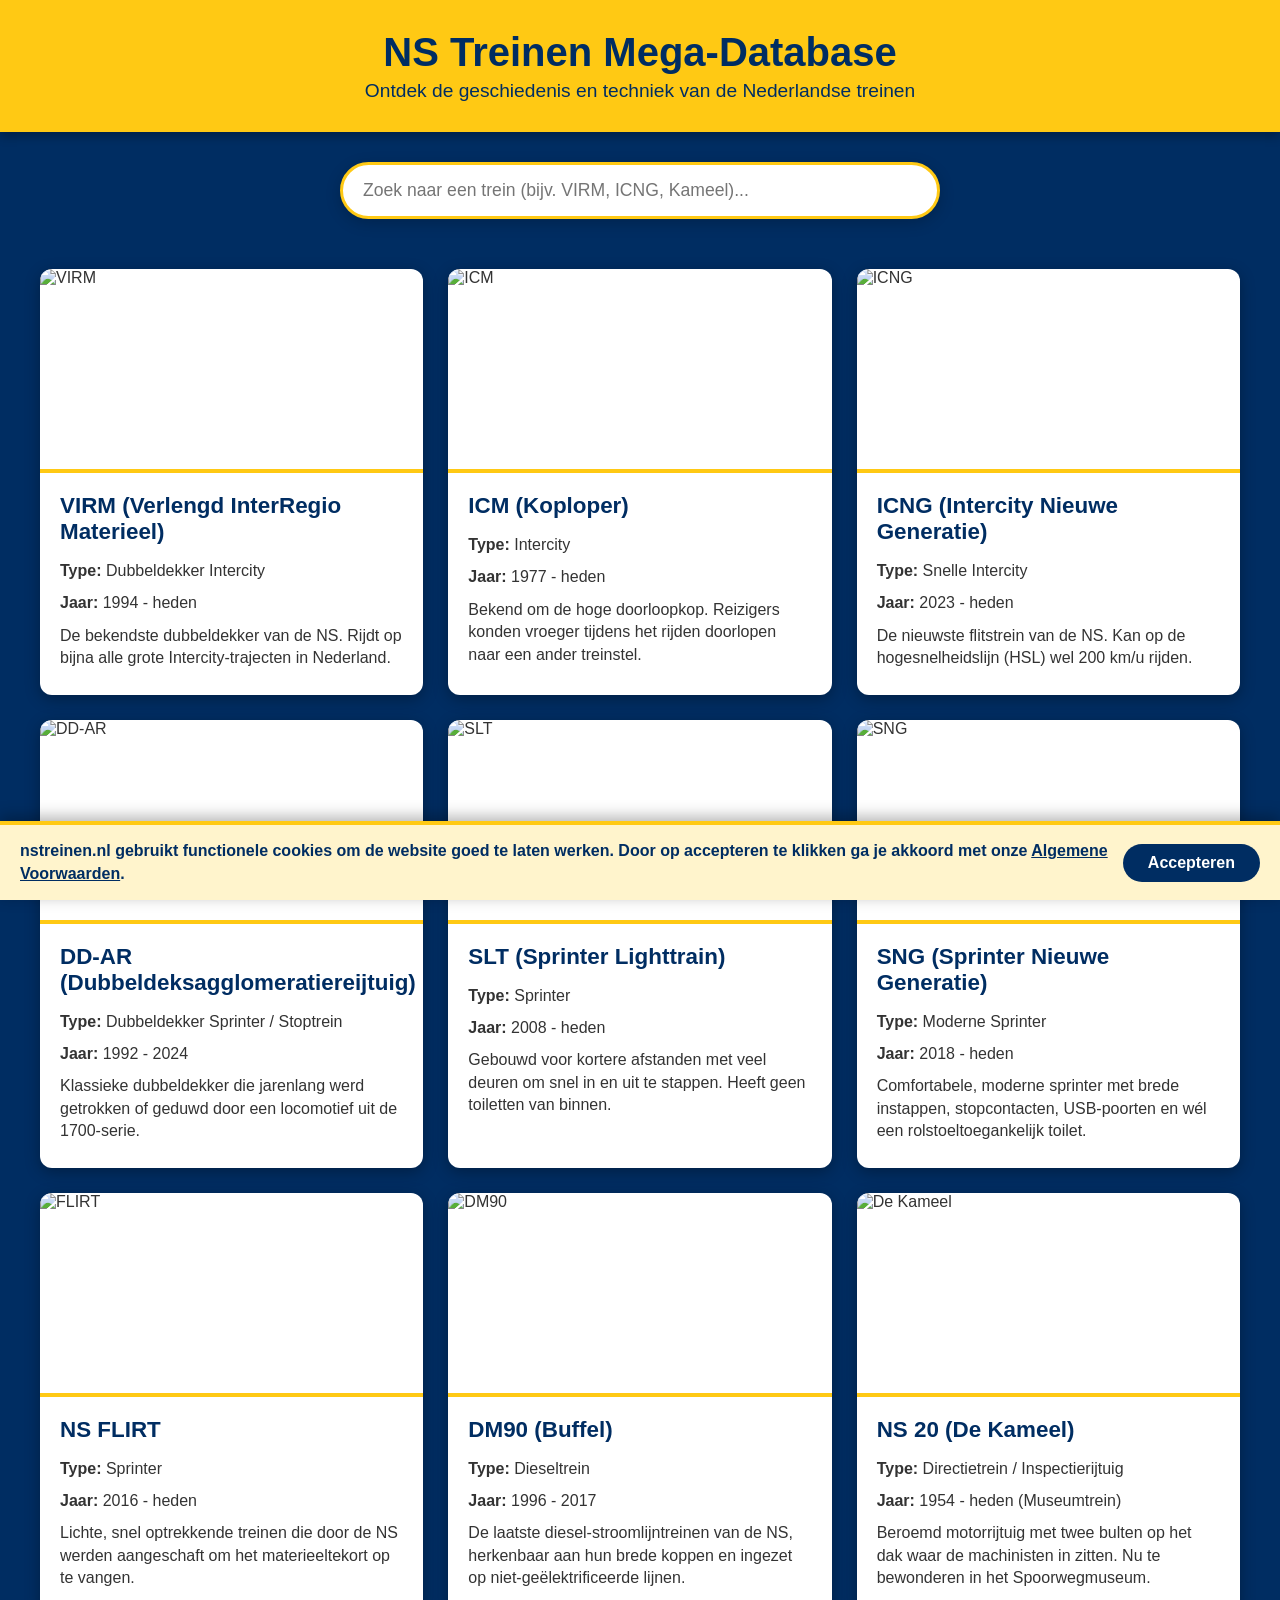
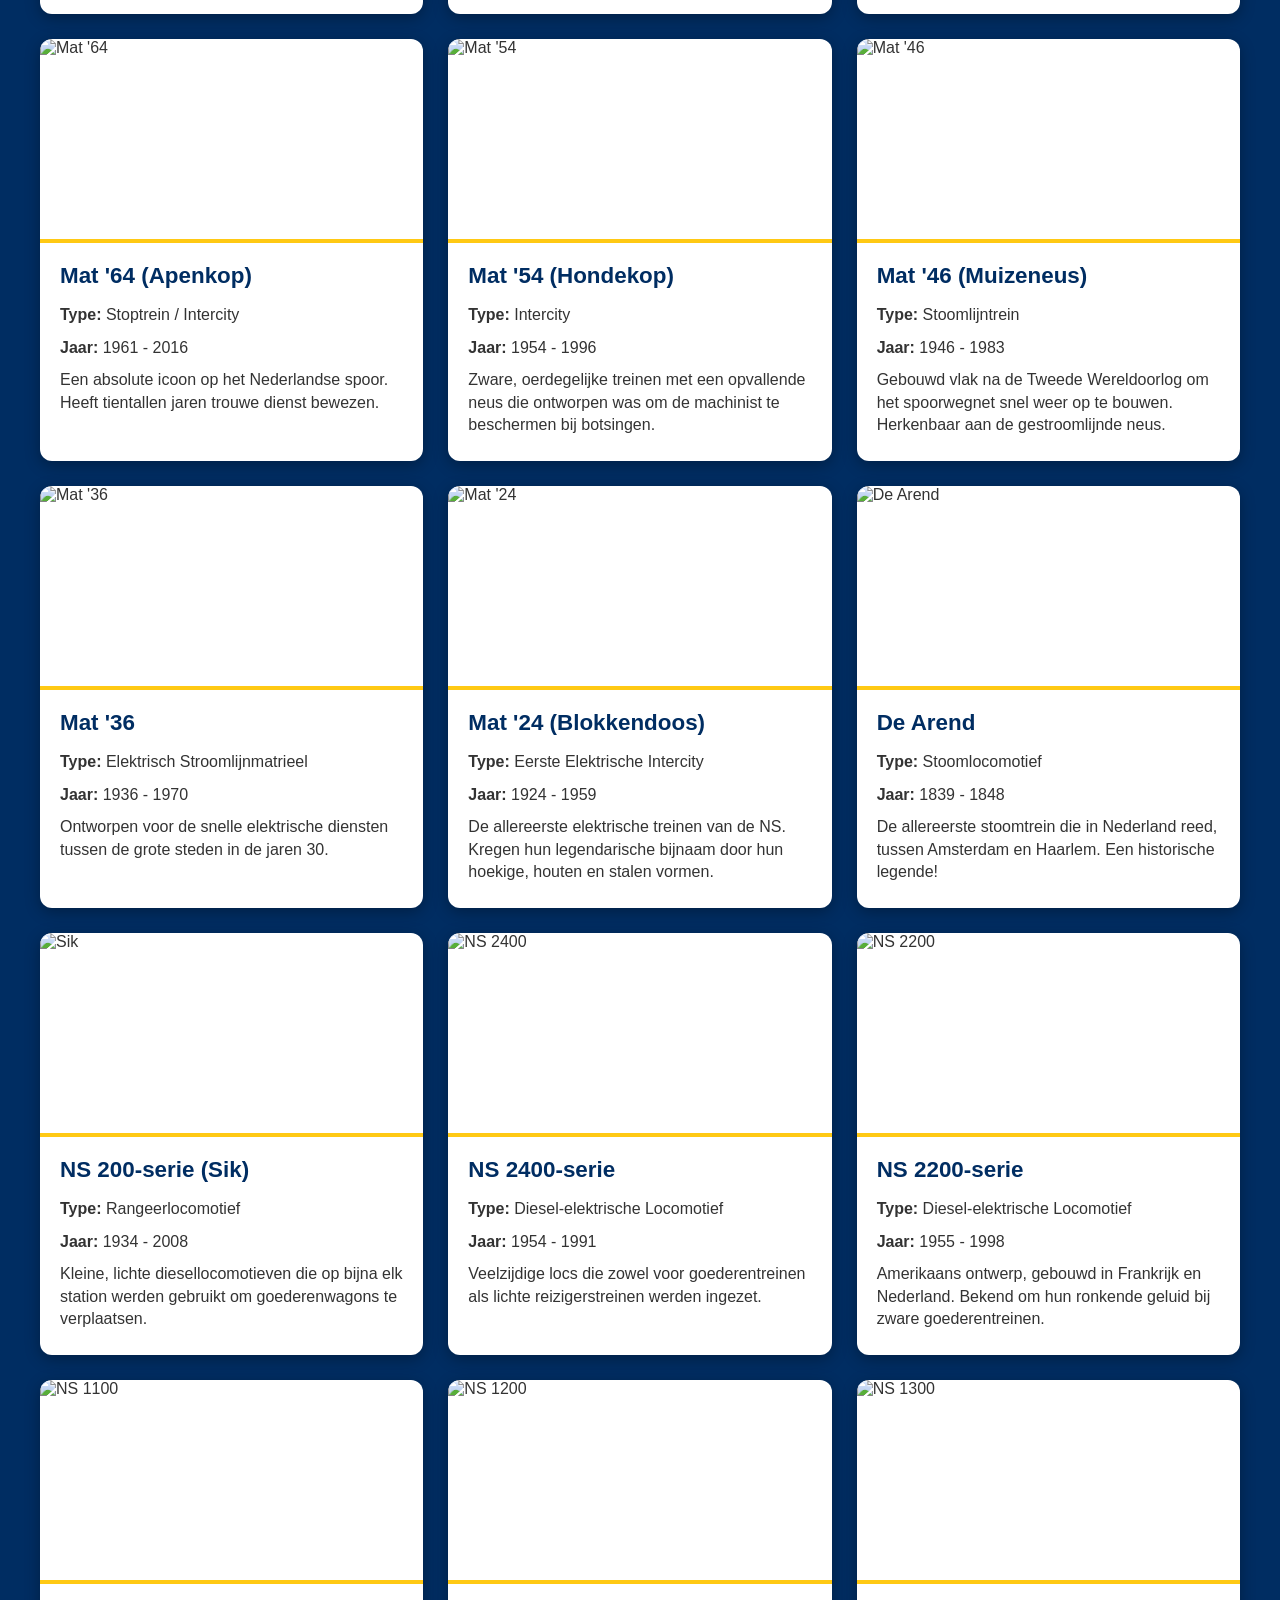
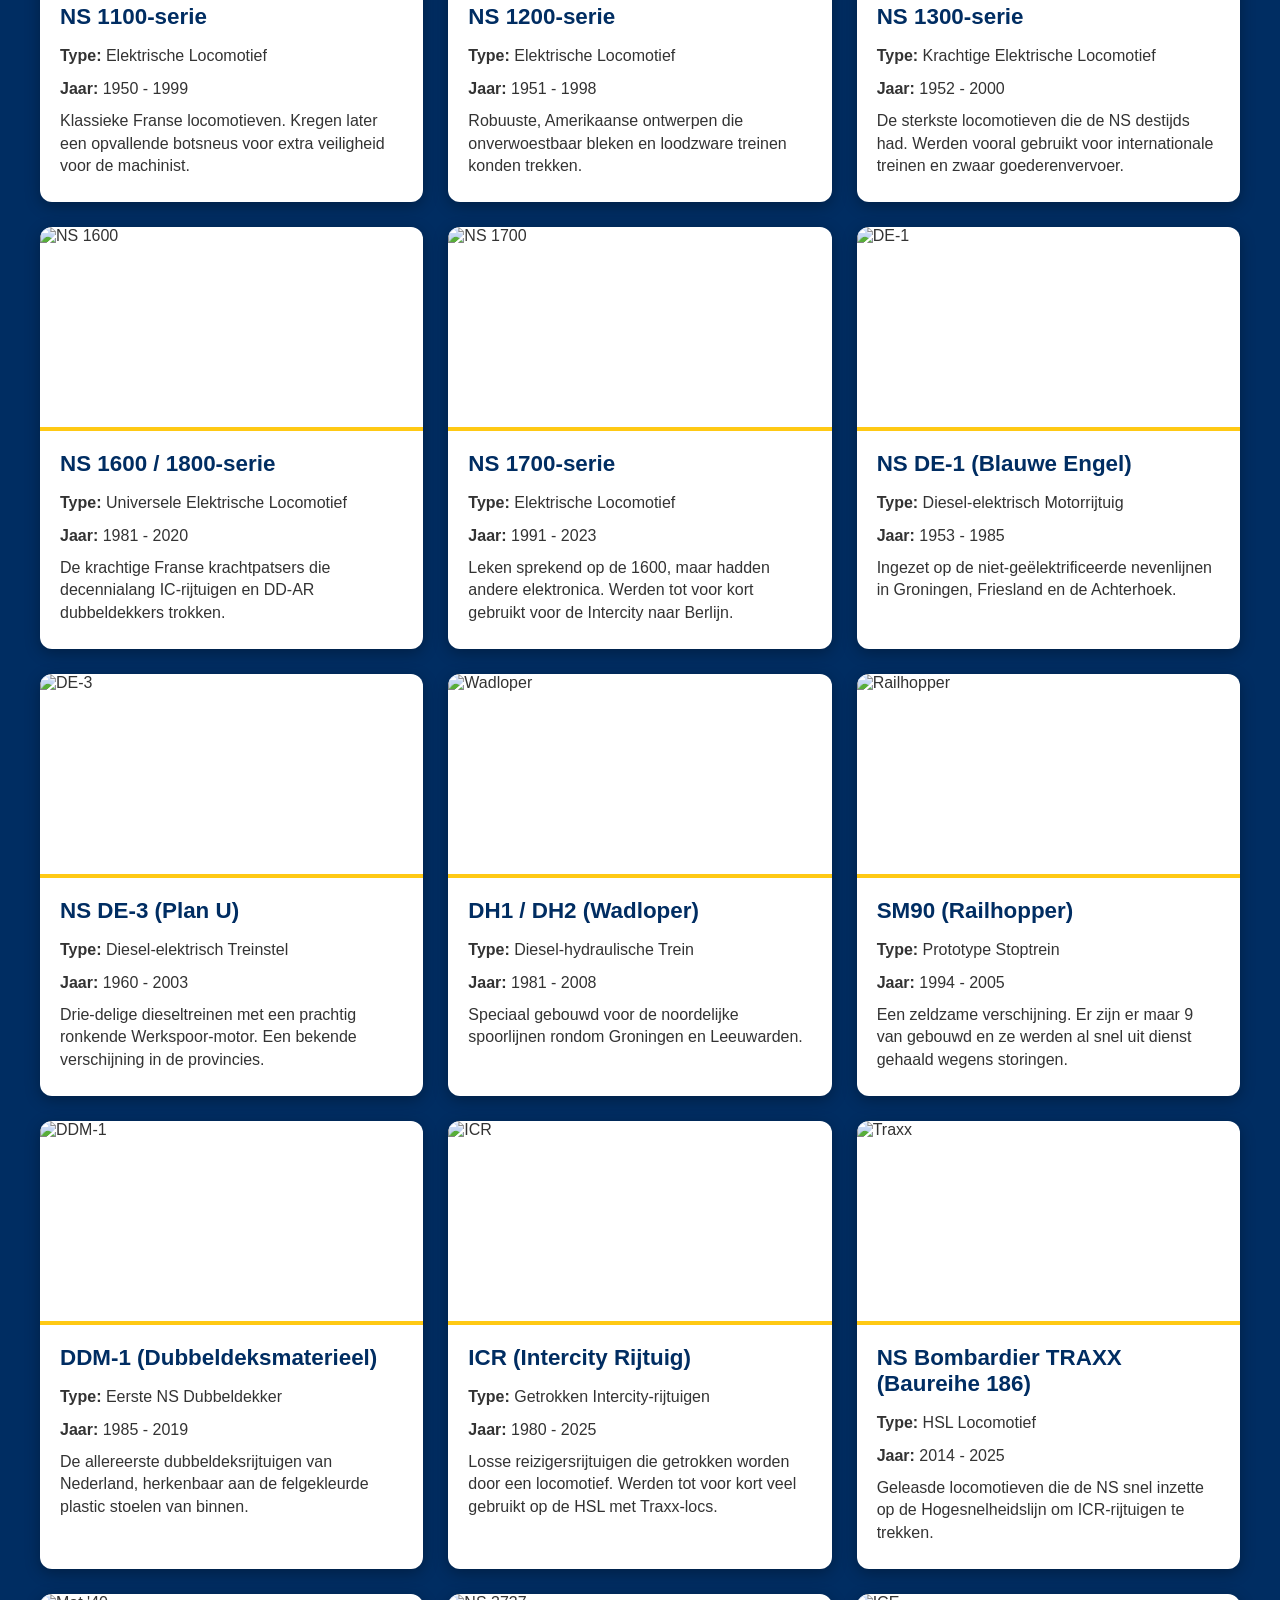
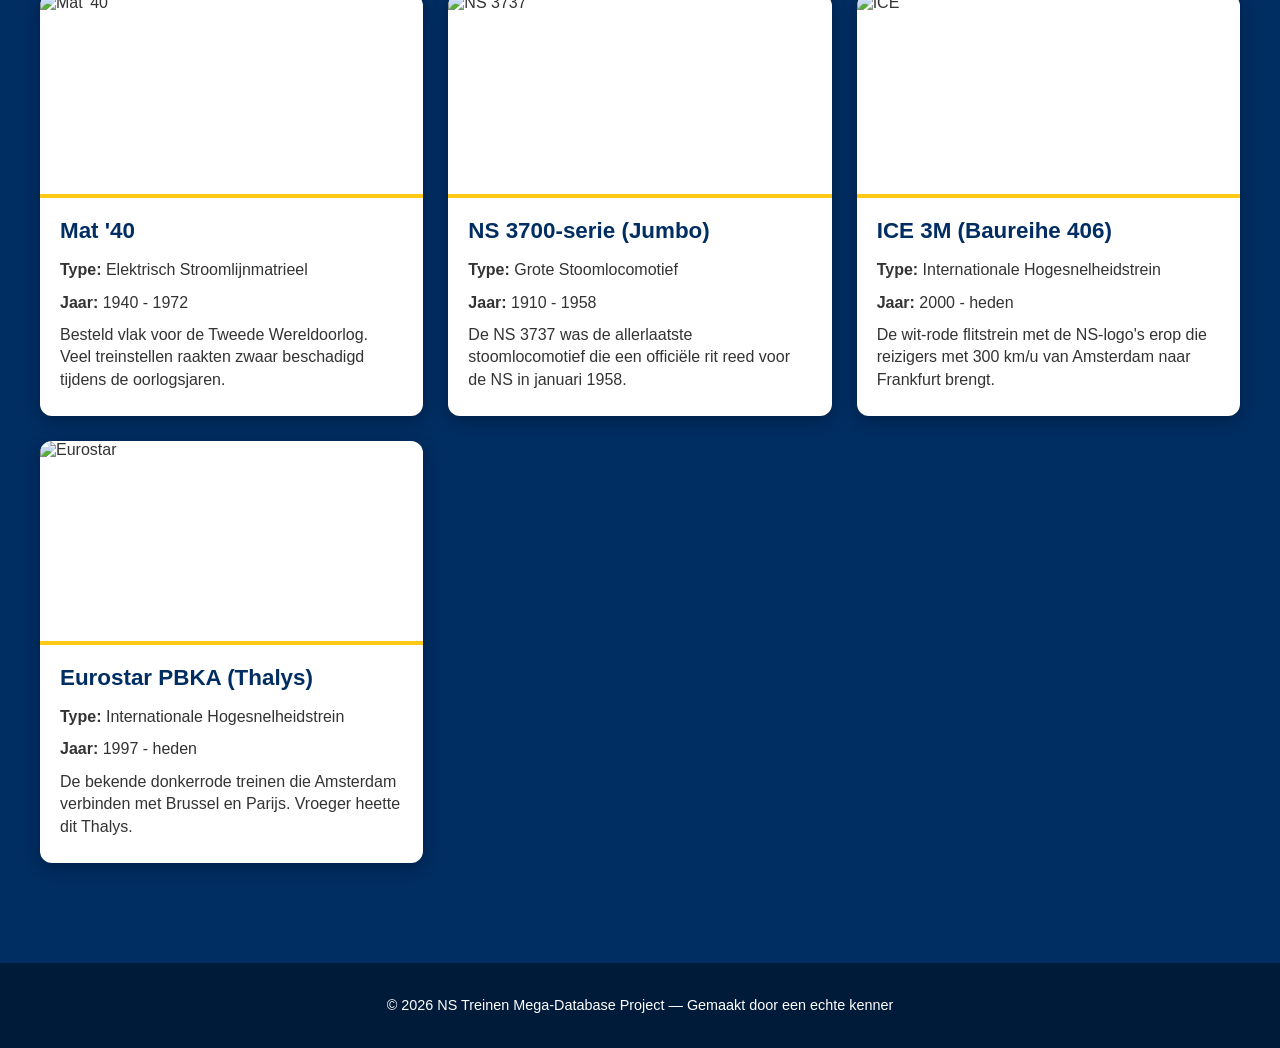
==== commit 22eeb9e6: "Add files via upload" ====
--- a/index.html
+++ b/index.html
@@ -3,372 +3,441 @@
 <head>
     <meta charset="UTF-8">
     <meta name="viewport" content="width=device-width, initial-scale=1.0">
-    <title>De Complete NS Treinen Mega-Database</title>
+    <title>NS Treinen Mega-Database</title>
     <link rel="stylesheet" href="style.css">
 </head>
-
 <body>
 
     <header>
-        <div class="ns-logo-placeholder">NS</div>
-        <h1>NS Treinen Database: De Complete Geschiedenis</h1>
-        <p>Elk materieel type ooit, van 1839 tot nu — inclusief de grootste successen en pijnlijkste flops.</p>
+        <div class="header-content">
+            <h1>NS Treinen Mega-Database</h1>
+            <p>Ontdek de geschiedenis en techniek van de Nederlandse treinen</p>
+        </div>
     </header>
 
-    </header>
-
     <div class="zoek-container">
-        <input type="text" id="treinZoeker" placeholder="Zoek naar een trein, type of status (bijv. VIRM, stoom, flop)...">
+        <input type="text" id="treinZoeker" placeholder="Zoek naar een trein (bijv. VIRM, ICNG, Kameel)...">
     </div>
 
-    <main>
-
-    <main>
-
-        <section class="trein-categorie">
-            <h2>Het Stoomtijdperk (De Basis)</h2>
-            
-            <div class="trein-kaart">
-                <div class="trein-info">
-                    <h3>De Arend</h3>
-                    <p><strong>Type:</strong> Stoomlocomotief | <strong>Status:</strong> Historisch (1839)</p>
-                    <p>De allereerste stoomtrein in Nederland. Dit icoon reed de historische eerste rit tussen Amsterdam en Haarlem.</p>
-                </div>
-                <img class="trein-foto" src="https://upload.wikimedia.org/wikipedia/commons/e/e0/Arend_%28trein%29.jpg" alt="De Arend">
-            </div>
-
-            <div class="trein-kaart">
-                <div class="trein-info">
-                    <h3>Snelheid</h3>
-                    <p><strong>Type:</strong> Stoomlocomotief | <strong>Status:</strong> Historisch (1839)</p>
-                    <p>Het zuster-locomotiefje van De Arend. Samen opgebouwd in de allereerste beginjaren van het Nederlandse spoor.</p>
-                </div>
-                <img class="trein-foto" src="https://upload.wikimedia.org/wikipedia/commons/9/90/Model_Snelheid_Spoorwegmuseum.jpg" alt="Snelheid">
-            </div>
-
-            <div class="trein-kaart">
-                <div class="trein-info">
-                    <h3>NS 3700 (Jumbo)</h3>
-                    <p><strong>Type:</strong> Sneltreinstoomlocomotief | <strong>Status:</strong> Museummaterieel</p>
-                    <p>Een machtige en super sterke stoomlocomotief. Kreeg de bijnaam 'Jumbo' vanwege zijn enorme trekkracht en ongekende betrouwbaarheid.</p>
-                </div>
-                <img class="trein-foto" src="https://upload.wikimedia.org/wikipedia/commons/d/da/Stoomloc_NS_3737.jpg" alt="NS 3700 Jumbo">
-            </div>
-
-            <div class="trein-kaart">
-                <div class="trein-info">
-                    <h3>NS 3900</h3>
-                    <p><strong>Type:</strong> Zware Sneltreinstoomlocomotief | <strong>Status:</strong> Uit dienst</p>
-                    <p>De grotere, zwaardere en modernere opvolger van de 3700-serie, speciaal gebouwd voor de zwaarste reizigerstreinen van die tijd.</p>
-                </div>
-                <img class="trein-foto" src="https://upload.wikimedia.org/wikipedia/commons/5/52/NS_3908_met_trein_te_Eindhoven_%281930-1940%29.jpg" alt="NS 3900">
-            </div>
-
-            <div class="trein-kaart">
-                <div class="trein-info">
-                    <h3>NS 6300 (Beul)</h3>
-                    <p><strong>Type:</strong> Tenderstoomlocomotief | <strong>Status:</strong> Museummaterieel</p>
-                    <p>De grootste en zwaarste tenderlocomotieven van de NS. Kreeg de legendarische bijnaam 'De Beul' omdat het werk op deze kolossen loodzwaar was voor de stoker.</p>
-                </div>
-                <img class="trein-foto" src="https://upload.wikimedia.org/wikipedia/commons/e/ea/NS_6317_Spoorwegmuseum.jpg" alt="NS 6300 Beul">
-            </div>
-        </section>
-        <section class="trein-categorie">
-            <h2>De Klassieke 'Mat' Series (Pre- en Post-War)</h2>
-
-            <div class="trein-kaart">
-                <div class="trein-info">
-                    <h3>Mat '24 (Blokkendoos)</h3>
-                    <p><strong>Type:</strong> Elektrische Voorstadstrein | <strong>Status:</strong> Museummaterieel</p>
-                    <p>Herkenbaar aan het hoekige, zware en houten/stalen ontwerp. Dit waren de allereerste elektrische treinen die massaal over het hoofdnet reden.</p>
-                </div>
-                <img class="trein-foto" src="https://upload.wikimedia.org/wikipedia/commons/e/e2/Mat_24_Amersfoort_2014.jpg" alt="Mat 24 Blokkendoos">
-            </div>
-
-            <div class="trein-kaart">
-                <div class="trein-info">
-                    <h3>Mat '34 (Diesel-drie)</h3>
-                    <p><strong>Type:</strong> Diesel-elektrisch stroomlijntreinstel | <strong>Status:</strong> Uit dienst</p>
-                    <p>De allereerste gestroomlijnde treinen van de NS. Hiermee begon de grote modernisering en de flinke snelheidsverhoging op het spoor.</p>
-                </div>
-                <img class="trein-foto" src="https://upload.wikimedia.org/wikipedia/commons/a/a2/HUA-151048-Afbeelding_van_het_diesel-elektrische_driewagentreinstel_mat._1934_nr._11_van_de_N.S._tijdens_een_proefrit.jpg" alt="Mat 34 Diesel-drie">
-            </div>
-
-            <div class="trein-kaart">
-                <div class="trein-info">
-                    <h3>Mat '35</h3>
-                    <p><strong>Type:</strong> Elektrisch stroomlijntreinstel | <strong>Status:</strong> Uit dienst</p>
-                    <p>De elektrische variant gebaseerd op de gestroomlijnde vormen van de Diesel-drie, speciaal ontworpen voor de "Hoofdwegen" van het geëlektroficeerde spoor.</p>
-                </div>
-                <img class="trein-foto" src="https://upload.wikimedia.org/wikipedia/commons/7/77/HUA-151121-Afbeelding_van_het_elektrische_tweewagentreinstel_mat_1935_nr_202_van_de_NS_op_het_stationsemplacement_te_Utrecht_CS.jpg" alt="Mat 35">
-            </div>
-
-            <div class="trein-kaart">
-                <div class="trein-info">
-                    <h3>Mat '36</h3>
-                    <p><strong>Type:</strong> Elektrisch stroomlijntreinstel | <strong>Status:</strong> Uit dienst</p>
-                    <p>Een directe doorontwikkeling van Mat '35. Gebouwd als twee-, drie- en vierwagenstellen om flexibel in te kunnen spelen op drukke reizigersstromen.</p>
-                </div>
-                <img class="trein-foto" src="https://upload.wikimedia.org/wikipedia/commons/e/ed/HUA-151145-Afbeelding_van_het_elektrische_driewagentreinstel_mat_1936_nr_416_van_de_NS_langs_het_perron_van_het_station_Arnhem.jpg" alt="Mat 36">
-            </div>
-
-            <div class="trein-kaart">
-                <div class="trein-info">
-                    <h3>Mat '40</h3>
-                    <p><strong>Type:</strong> Elektrisch sneltreinstel | <strong>Status:</strong> Uit dienst</p>
-                    <p>Prachtige, gestroomlijnde treinen gebouwd vlak voor de Tweede Wereldoorlog. Hadden voor die tijd een zeer hoge topsnelheid van maar liefst 120 km/u.</p>
-                </div>
-                <img class="trein-foto" src="https://upload.wikimedia.org/wikipedia/commons/a/a2/HUA-151240-Afbeelding_van_het_elektrische_vijfwagentreinstel_mat_1940_nr_801_van_de_NS_te_Utrecht_CS.jpg" alt="Mat 40">
-            </div>
-
-            <div class="trein-kaart">
-                <div class="trein-info">
-                    <h3>Mat '46 (Muizenkop)</h3>
-                    <p><strong>Type:</strong> Elektrisch treinstel | <strong>Status:</strong> Uit dienst</p>
-                    <p>Kreeg door zijn spits toelopende front met de twee karakteristieke kleine ruitjes de onmiskenbare bijnaam 'Muizenkop'. Cruciaal voor de wederopbouw na de oorlog.</p>
-                </div>
-                <img class="trein-foto" src="https://upload.wikimedia.org/wikipedia/commons/2/23/Mat_46_273_Spoorwegmuseum.jpg" alt="Mat 46 Muizenkop">
-            </div>
-
-            <div class="trein-kaart">
-                <div class="trein-info">
-                    <h3>Mat '54 (Hondenkop)</h3>
-                    <p><strong>Type:</strong> Intercity-treinstel | <strong>Status:</strong> Museummaterieel</p>
-                    <p>De absolute icoon van de jaren '60 en '70. Super zwaar stalen neus gebouwd voor maximale veiligheid van de machinist, wat zorgde for de bekende bolle neus.</p>
-                </div>
-                <img class="trein-foto" src="https://upload.wikimedia.org/wikipedia/commons/3/30/Mat_54_386_Spoorwegmuseum.jpg" alt="Mat 54 Hondenkop">
-            </div>
-
-            <div class="trein-kaart">
-                <div class="trein-info">
-                    <h3>Mat '57 (Benelux-Hondenkop)</h3>
-                    <p><strong>Type:</strong> Internationaal treinstel | <strong>Status:</strong> Uit dienst</p>
-                    <p>Technisch aangepaste Hondenkop in een donkerblauwe kleur met een gele streep, gebouwd om direct te wisselen tussen de Nederlandse en Belgische stroomspanning.</p>
-                </div>
-                <img class="trein-foto" src="https://upload.wikimedia.org/wikipedia/commons/f/ff/HUA-151944-Afbeelding_van_het_elektrische_Benelux-tweewagentreinstel_mat._1957_nr._1201_van_de_N.S._te_Amsterdam_C.S..jpg" alt="Mat 57 Benelux">
-            </div>
-
-            <div class="trein-kaart">
-                <div class="trein-info">
-                    <h3>Mat '64 (Plan V / Plan T / Apenkop)</h3>
-                    <p><strong>Type:</strong> Stoptrein / Standaardstreekvervoer | <strong>Status:</strong> Museummaterieel</p>
-                    <p>Decennialang de absolute ruggengraat van het stoptreinnetwerk. Onverwoestbaar materiaal met de iconische schuifdeuren en het felle, herkenbare startgeluid.</p>
-                </div>
-                <img class="trein-foto" src="https://upload.wikimedia.org/wikipedia/commons/c/c5/NS_Plan_V_Treinstel_419_Groningen.jpg" alt="Mat 64 Apenkop">
-            </div>
-        </section>
-
-        <section class="trein-categorie">
-            <h2>Klassieke Elektrische Locomotieven</h2>
-
-            <div class="trein-kaart">
-                <div class="trein-info">
-                    <h3>NS 1000</h3>
-                    <p><strong>Type:</strong> Elektrische Locomotief | <strong>Status:</strong> Uit dienst</p>
-                    <p>De allereerste zware elektrische locomotiefserie van de NS. Ontworpen in Zwitserland, maar kende in de praktijk helaas veel mechanische kinderziektes.</p>
-                </div>
-                <img class="trein-foto" src="https://upload.wikimedia.org/wikipedia/commons/4/4e/HUA-152140-Afbeelding_van_de_elektrische_locomotief_nr_1008_serie_1000_van_de_NS_met_een_reizigerstrein_te_Utrecht_CS.jpg" alt="NS 1000">
-            </div>
-
-            <div class="trein-kaart">
-                <div class="trein-info">
-                    <h3>NS 1100</h3>
-                    <p><strong>Type:</strong> Elektrische Locomotief | <strong>Status:</strong> Museummaterieel</p>
-                    <p>Frans ontwerp. Compacte maar felle en sterke locs die na ernstige ongevallen een opvallende stalen 'botsneus' kregen om de machinist beter te beschermen.</p>
-                </div>
-                <img class="trein-foto" src="https://upload.wikimedia.org/wikipedia/commons/1/14/NS_1122_in_het_Spoorwegmuseum.jpg" alt="NS 1100">
-            </div>
-
-            <div class="trein-kaart">
-                <div class="trein-info">
-                    <h3>NS 1200</h3>
-                    <p><strong>Type:</strong> Elektrische Locomotief | <strong>Status:</strong> Museummaterieel / Gedeeltelijk Cargo</p>
-                    <p>Amerikaans-Nederlands ontwerp. Robuuste machines met een herkenbaar zwaar ronkend geluid die werkelijk onverwoestbaar bleken te zijn op de baan.</p>
-                </div>
-                <img class="trein-foto" src="https://upload.wikimedia.org/wikipedia/commons/4/44/NS_1201_Amersfoort_2013.jpg" alt="NS 1200">
-            </div>
-
-            <div class="trein-kaart">
-                <div class="trein-info">
-                    <h3>NS 1300</h3>
-                    <p><strong>Type:</strong> Zware Elektrische Locomotief | <strong>Status:</strong> Museummaterieel</p>
-                    <p>De grote Franse broer van de 1100-serie. Krachtige zes-assige krachtpatsers bedoeld voor loodzware goederentreinen van die tijd.</p>
-                </div>
-                <img class="trein-foto" src="https://upload.wikimedia.org/wikipedia/commons/d/de/NS_1302_Spoorwegmuseum.jpg" alt="NS 1300">
-            </div>
-
-            <div class="trein-kaart">
-                <div class="trein-info">
-                    <h3>NS 1500</h3>
-                    <p><strong>Type:</strong> Elektrische Locomotief | <strong>Status:</strong> Uit dienst</p>
-                    <p>Overgenomen van de Britse spoorwegen (Class 27000). Een relatief kleine maar zeer geliefde serie die vooral ingezet werd rond Arnhem en Venlo.</p>
-                </div>
-                <img class="trein-foto" src="https://upload.wikimedia.org/wikipedia/commons/3/3b/NS_1501_Rotterdam_Noord_1985.jpg" alt="NS 1500">
-            </div>
-
-            <div class="trein-kaart">
-                <div class="trein-info">
-                    <h3>NS 1600 / 1700 / 1800</h3>
-                    <p><strong>Type:</strong> Universele Elektrische Locomotief | <strong>Status:</strong> Uit dienst</p>
-                    <p>De bekende Franse krachtpatsers (Alsthom-ontwerp). Jarenlang trokken en duwden zij de dubbeldekkers (DD-AR) en zware internationale treinen.</p>
-                </div>
-                <img class="trein-foto" src="https://upload.wikimedia.org/wikipedia/commons/5/52/NS_1738_met_een_DD-AR_stam_te_Deventer.jpg" alt="NS 1700">
-            </div>
-            <section class="trein-categorie">
-            <h2>Moderne Generatie (Intercity's & Sprinters)</h2>
-
-            <div class="trein-kaart">
-                <div class="trein-info">
-                    <h3>SGM (Plan Y / Sprinter)</h3>
-                    <p><strong>Type:</strong> Eerste échte Sprinter | <strong>Status:</strong> Uit dienst</p>
-                    <p>Speciaal ontworpen voor razendsnel optrekken, snel remmen en veel brede deuren, ideaal voor de korte afstanden in de drukke Randstad.</p>
-                </div>
-                <img class="trein-foto" src="https://upload.wikimedia.org/wikipedia/commons/c/cb/SGMm_2971_te_Utrecht_Maliebaan.jpg" alt="SGM Sprinter">
-            </div>
-
-            <div class="trein-kaart">
-                <div class="trein-info">
-                    <h3>ICM (Koploper)</h3>
-                    <p><strong>Type:</strong> Intercity-treinstel | <strong>Status:</strong> Rijdt nu</p>
-                    <p>De legendarische intercity met de doorloopkop en de verhoogde 'cockpit' voor de machinist bovenop het reizigerscompartiment.</p>
-                </div>
-                <img class="trein-foto" src="https://upload.wikimedia.org/wikipedia/commons/7/7b/NS_ICMm_4011_Apeldoorn.jpg" alt="ICM Koploper">
-            </div>
-
-            <div class="trein-kaart">
-                <div class="trein-info">
-                    <h3>DD-AR</h3>
-                    <p><strong>Type:</strong> Dubbeldeksstoptrein | <strong>Status:</strong> Uit dienst</p>
-                    <p>De herkenbare, ietwat sobere dubbeldekkers met de kaarsrechte buitenwanden. Werden getrokken of geduwd door een locomotief serie 1700.</p>
-                </div>
-                <img class="trein-foto" src="https://upload.wikimedia.org/wikipedia/commons/e/e0/DD-AR_7311_te_Almere_Oostvaarders.jpg" alt="DD-AR">
-            </div>
-
-            <div class="trein-kaart">
-                <div class="trein-info">
-                    <h3>DD-Z (Nieuwe Intercity Dubbeldekker)</h3>
-                    <p><strong>Type:</strong> Intercity Dubbeldekker | <strong>Status:</strong> Rijdt nu</p>
-                    <p>Compleet omgebouwde en grondig gemoderniseerde DD-AR rijtuigen. Nu voorzien van een strak blauw/geel Intercity-interieur en moderne reizigersschermen.</p>
-                </div>
-                <img class="trein-foto" src="https://upload.wikimedia.org/wikipedia/commons/0/07/DDZ_7524_Apeldoorn.jpg" alt="DD-Z">
-            </div>
-
-            <div class="trein-kaart">
-                <div class="trein-info">
-                    <h3>IRM / VIRM (Regiorunner)</h3>
-                    <p><strong>Type:</strong> Intercity Dubbeldekker | <strong>Status:</strong> Rijdt nu</p>
-                    <p>De absolute koning van het Nederlandse spoor qua capaciteit. Comfortabel, ruim en werkelijk op bijna elk belangrijk Intercity-traject te vinden.</p>
-                </div>
-                <img class="trein-foto" src="https://upload.wikimedia.org/wikipedia/commons/b/b3/VIRM_8656_te_Utrecht_Centraal.jpg" alt="VIRM">
-            </div>
-
-            <div class="trein-kaart">
-                <div class="trein-info">
-                    <h3>SLT (Sprinter Lighttrain)</h3>
-                    <p><strong>Type:</strong> Sprinter | <strong>Status:</strong> Rijdt nu</p>
-                    <p>Lichte, transparante treinen zonder tussendeuren met enorm veel glaswerk, volledig gebouwd voor een snelle reizigersdoorstroom.</p>
-                </div>
-                <img class="trein-foto" src="https://upload.wikimedia.org/wikipedia/commons/0/04/SLT_2411_te_Utrecht_Centraal.jpg" alt="SLT Sprinter">
-            </div>
-
-            <div class="trein-kaart">
-                <div class="trein-info">
-                    <h3>FLIRT</h3>
-                    <p><strong>Type:</strong> Sprinter / Regiotrein | <strong>Status:</strong> Rijdt nu</p>
-                    <p>Gebouwd door het Zwitserse Stadler. Rijdt super stil, trekt bizar snel op en is modern uitgerust met o.a. USB-stopcontacten bij de zitplaatsen.</p>
-                </div>
-                <img class="trein-foto" src="https://upload.wikimedia.org/wikipedia/commons/4/47/NS_Flirt_2515_Utrecht_Centraal.jpg" alt="NS FLIRT">
-            </div>
-
-            <div class="trein-kaart">
-                <div class="trein-info">
-                    <h3>SNG (Sprinter Nieuwe Generatie)</h3>
-                    <p><strong>Type:</strong> Sprinter | <strong>Status:</strong> Rijdt nu</p>
-                    <p>Gebouwd door het Spaanse CAF. De huidige standaard-sprinter van de NS met een ruim, rolstoeltoegankelijk toilet en een fris design.</p>
-                </div>
-                <img class="trein-foto" src="https://upload.wikimedia.org/wikipedia/commons/2/29/SNG_2314_Groningen.jpg" alt="SNG Sprinter">
-            </div>
-
-            <div class="trein-kaart">
-                <div class="trein-info">
-                    <h3>ICNG (Intercity Nieuwe Generatie)</h3>
-                    <p><strong>Type:</strong> High-speed Intercity | <strong>Status:</strong> Instroomfase / Rijdt nu</p>
-                    <p>De nieuwste trots op het spoor. Geschikt voor 200 km/u op de HSL en uitgerust met een schitterend modern interieur met lounges.</p>
-                </div>
-                <img class="trein-foto" src="https://upload.wikimedia.org/wikipedia/commons/7/70/ICNG_3115_te_Utrecht_Centraal.jpg" alt="ICNG">
-            </div>
-        </section>
-
-
-        <section class="trein-categorie flop-sectie">
-            <h2>De Geflopte Projecten & Pechtreinen</h2>
-
-            <div class="trein-kaart flop">
-                <div class="trein-info">
-                    <h3>V250 (Fyra Albatros)</h3>
-                    <p><strong>Reden van Flop:</strong> Ernstige constructiefouten & Uitval</p>
-                    <p>De grootste flop uit de Nederlandse geschiedenis. Viel na een paar weken in de winter al uit elkaar door ijs en loslatende bodemplaten. Direct verbannen en teruggestuurd.</p>
-                </div>
-                <img class="trein-foto" src="https://upload.wikimedia.org/wikipedia/commons/5/53/Fyra_V250_Amsterdam_Centraal.jpg" alt="V250 Fyra Flop">
-            </div>
-
-            <div class="trein-kaart flop">
-                <div class="trein-info">
-                    <h3>SM '90 (Railhopper)</h3>
-                    <p><strong>Reden van Flop:</strong> Te ingewikkeld & Constant defect</p>
-                    <p>Er zijn er maar 9 gebouwd als prototype. De treinen zaten zó vol ongeteste, hypermoderne elektronica dat ze vaker in de werkplaats stonden dan op de rails. Project werd snel gestaakt.</p>
-                </div>
-                <img class="trein-foto" src="https://upload.wikimedia.org/wikipedia/commons/1/13/NS_SM90_Railhopper_2103_Zwolle.jpg" alt="SM90 Railhopper Flop">
-            </div>
-
-            <div class="trein-kaart flop">
-                <div class="trein-info">
-                    <h3>DM '90 (Buffel)</h3>
-                    <p><strong>Reden van Flop:</strong> Strategische misser (Vroegtijdig overbodig)</p>
-                    <p>Technisch gezien een fantastische, sterke dieseltrein. Maar omdat NS bijna direct alle resterende diesellijnen ging elektrificeren, stonden ze al heel snel werkloos aan de kant.</p>
-                </div>
-                <img class="trein-foto" src="https://upload.wikimedia.org/wikipedia/commons/a/ad/DM90_Buffel_3443_Zwolle.jpg" alt="DM90 Buffel">
-            </div>
-
-            <div class="trein-kaart flop">
-                <div class="trein-info">
-                    <h3>NS 2800 (Snorrebaard)</h3>
-                    <p><strong>Reden van Flop:</strong> Onbetrouwbaar diesel-hydraulisch prototype</p>
-                    <p>Gebouwd als testlocomotief (gemarkeerd met een opvallende gele snor op de neus). Was extreem storingsgevoelig, had veel te weinig vermogen en is al heel snel roemloos gesloopt.</p>
-                </div>
-                <img class="trein-foto" src="https://upload.wikimedia.org/wikipedia/commons/3/36/HUA-153406-Afbeelding_van_de_diesel-hydraulische_locomotief_nr._2801_serie_2800_van_de_N.S._te_Utrecht_C.S..jpg" alt="NS 2800 Snorrebaard">
-            </div>
-
-            <div class="trein-kaart flop">
-                <div class="trein-info">
-                    <h3>NS 6000</h3>
-                    <p><strong>Reden van Flop:</strong> Onstabiele, gevaarlijke stoomlocomotief</p>
-                    <p>Een serie stoomlocomotieven die
-                        
-            door een ontwerpfout in de gewichts
-            <footer>
+    <main class="database-container">
+        
+        <div class="trein-kaart">
+            <img class="trein-foto" src="images/virm.jpg" alt="VIRM">
+            <div class="trein-info">
+                <h3>VIRM (Verlengd InterRegio Materieel)</h3>
+                <p><strong>Type:</strong> Dubbeldekker Intercity</p>
+                <p><strong>Jaar:</strong> 1994 - heden</p>
+                <p>De bekendste dubbeldekker van de NS. Rijdt op bijna alle grote Intercity-trajecten in Nederland.</p>
+            </div>
+        </div>
+
+        <div class="trein-kaart">
+            <img class="trein-foto" src="images/icm.jpg" alt="ICM">
+            <div class="trein-info">
+                <h3>ICM (Koploper)</h3>
+                <p><strong>Type:</strong> Intercity</p>
+                <p><strong>Jaar:</strong> 1977 - heden</p>
+                <p>Bekend om de hoge doorloopkop. Reizigers konden vroeger tijdens het rijden doorlopen naar een ander treinstel.</p>
+            </div>
+        </div>
+
+        <div class="trein-kaart">
+            <img class="trein-foto" src="images/icng.jpg" alt="ICNG">
+            <div class="trein-info">
+                <h3>ICNG (Intercity Nieuwe Generatie)</h3>
+                <p><strong>Type:</strong> Snelle Intercity</p>
+                <p><strong>Jaar:</strong> 2023 - heden</p>
+                <p>De nieuwste flitstrein van de NS. Kan op de hogesnelheidslijn (HSL) wel 200 km/u rijden.</p>
+            </div>
+        </div>
+
+        <div class="trein-kaart">
+            <img class="trein-foto" src="images/ddar.jpg" alt="DD-AR">
+            <div class="trein-info">
+                <h3>DD-AR (Dubbeldeksagglomeratiereijtuig)</h3>
+                <p><strong>Type:</strong> Dubbeldekker Sprinter / Stoptrein</p>
+                <p><strong>Jaar:</strong> 1992 - 2024</p>
+                <p>Klassieke dubbeldekker die jarenlang werd getrokken of geduwd door een locomotief uit de 1700-serie.</p>
+            </div>
+        </div>
+
+        <div class="trein-kaart">
+            <img class="trein-foto" src="images/slt.jpg" alt="SLT">
+            <div class="trein-info">
+                <h3>SLT (Sprinter Lighttrain)</h3>
+                <p><strong>Type:</strong> Sprinter</p>
+                <p><strong>Jaar:</strong> 2008 - heden</p>
+                <p>Gebouwd voor kortere afstanden met veel deuren om snel in en uit te stappen. Heeft geen toiletten van binnen.</p>
+            </div>
+        </div>
+
+        <div class="trein-kaart">
+            <img class="trein-foto" src="images/sng.jpg" alt="SNG">
+            <div class="trein-info">
+                <h3>SNG (Sprinter Nieuwe Generatie)</h3>
+                <p><strong>Type:</strong> Moderne Sprinter</p>
+                <p><strong>Jaar:</strong> 2018 - heden</p>
+                <p>Comfortabele, moderne sprinter met brede instappen, stopcontacten, USB-poorten en wél een rolstoeltoegankelijk toilet.</p>
+            </div>
+        </div>
+
+        <div class="trein-kaart">
+            <img class="trein-foto" src="images/flirt.jpg" alt="FLIRT">
+            <div class="trein-info">
+                <h3>NS FLIRT</h3>
+                <p><strong>Type:</strong> Sprinter</p>
+                <p><strong>Jaar:</strong> 2016 - heden</p>
+                <p>Lichte, snel optrekkende treinen die door de NS werden aangeschaft om het materieeltekort op te vangen.</p>
+            </div>
+        </div>
+
+        <div class="trein-kaart">
+            <img class="trein-foto" src="images/dm90.jpg" alt="DM90">
+            <div class="trein-info">
+                <h3>DM90 (Buffel)</h3>
+                <p><strong>Type:</strong> Dieseltrein</p>
+                <p><strong>Jaar:</strong> 1996 - 2017</p>
+                <p>De laatste diesel-stroomlijntreinen van de NS, herkenbaar aan hun brede koppen en ingezet op niet-geëlektrificeerde lijnen.</p>
+            </div>
+        </div>
+
+        <div class="trein-kaart">
+            <img class="trein-foto" src="images/kameel.jpg" alt="De Kameel">
+            <div class="trein-info">
+                <h3>NS 20 (De Kameel)</h3>
+                <p><strong>Type:</strong> Directietrein / Inspectierijtuig</p>
+                <p><strong>Jaar:</strong> 1954 - heden (Museumtrein)</p>
+                <p>Beroemd motorrijtuig met twee bulten op het dak waar de machinisten in zitten. Nu te bewonderen in het Spoorwegmuseum.</p>
+            </div>
+        </div>
+
+        <div class="trein-kaart">
+            <img class="trein-foto" src="images/mat64.jpg" alt="Mat '64">
+            <div class="trein-info">
+                <h3>Mat '64 (Apenkop)</h3>
+                <p><strong>Type:</strong> Stoptrein / Intercity</p>
+                <p><strong>Jaar:</strong> 1961 - 2016</p>
+                <p>Een absolute icoon op het Nederlandse spoor. Heeft tientallen jaren trouwe dienst bewezen.</p>
+            </div>
+        </div>
+
+        <div class="trein-kaart">
+            <img class="trein-foto" src="images/mat54.jpg" alt="Mat '54">
+            <div class="trein-info">
+                <h3>Mat '54 (Hondekop)</h3>
+                <p><strong>Type:</strong> Intercity</p>
+                <p><strong>Jaar:</strong> 1954 - 1996</p>
+                <p>Zware, oerdegelijke treinen met een opvallende neus die ontworpen was om de machinist te beschermen bij botsingen.</p>
+            </div>
+        </div>
+
+        <div class="trein-kaart">
+            <img class="trein-foto" src="images/mat46.jpg" alt="Mat '46">
+            <div class="trein-info">
+                <h3>Mat '46 (Muizeneus)</h3>
+                <p><strong>Type:</strong> Stoomlijntrein</p>
+                <p><strong>Jaar:</strong> 1946 - 1983</p>
+                <p>Gebouwd vlak na de Tweede Wereldoorlog om het spoorwegnet snel weer op te bouwen. Herkenbaar aan de gestroomlijnde neus.</p>
+            </div>
+        </div>
+
+        <div class="trein-kaart">
+            <img class="trein-foto" src="images/mat36.jpg" alt="Mat '36">
+            <div class="trein-info">
+                <h3>Mat '36</h3>
+                <p><strong>Type:</strong> Elektrisch Stroomlijnmatrieel</p>
+                <p><strong>Jaar:</strong> 1936 - 1970</p>
+                <p>Ontworpen voor de snelle elektrische diensten tussen de grote steden in de jaren 30.</p>
+            </div>
+        </div>
+
+        <div class="trein-kaart">
+            <img class="trein-foto" src="images/mat24.jpg" alt="Mat '24">
+            <div class="trein-info">
+                <h3>Mat '24 (Blokkendoos)</h3>
+                <p><strong>Type:</strong> Eerste Elektrische Intercity</p>
+                <p><strong>Jaar:</strong> 1924 - 1959</p>
+                <p>De allereerste elektrische treinen van de NS. Kregen hun legendarische bijnaam door hun hoekige, houten en stalen vormen.</p>
+            </div>
+        </div>
+
+        <div class="trein-kaart">
+            <img class="trein-foto" src="images/arend.jpg" alt="De Arend">
+            <div class="trein-info">
+                <h3>De Arend</h3>
+                <p><strong>Type:</strong> Stoomlocomotief</p>
+                <p><strong>Jaar:</strong> 1839 - 1848</p>
+                <p>De allereerste stoomtrein die in Nederland reed, tussen Amsterdam en Haarlem. Een historische legende!</p>
+            </div>
+        </div>
+
+        <div class="trein-kaart">
+            <img class="trein-foto" src="images/sik.jpg" alt="Sik">
+            <div class="trein-info">
+                <h3>NS 200-serie (Sik)</h3>
+                <p><strong>Type:</strong> Rangeerlocomotief</p>
+                <p><strong>Jaar:</strong> 1934 - 2008</p>
+                <p>Kleine, lichte diesellocomotieven die op bijna elk station werden gebruikt om goederenwagons te verplaatsen.</p>
+            </div>
+        </div>
+
+        <div class="trein-kaart">
+            <img class="trein-foto" src="images/ns2400.jpg" alt="NS 2400">
+            <div class="trein-info">
+                <h3>NS 2400-serie</h3>
+                <p><strong>Type:</strong> Diesel-elektrische Locomotief</p>
+                <p><strong>Jaar:</strong> 1954 - 1991</p>
+                <p>Veelzijdige locs die zowel voor goederentreinen als lichte reizigerstreinen werden ingezet.</p>
+            </div>
+        </div>
+
+        <div class="trein-kaart">
+            <img class="trein-foto" src="images/ns2200.jpg" alt="NS 2200">
+            <div class="trein-info">
+                <h3>NS 2200-serie</h3>
+                <p><strong>Type:</strong> Diesel-elektrische Locomotief</p>
+                <p><strong>Jaar:</strong> 1955 - 1998</p>
+                <p>Amerikaans ontwerp, gebouwd in Frankrijk en Nederland. Bekend om hun ronkende geluid bij zware goederentreinen.</p>
+            </div>
+        </div>
+
+        <div class="trein-kaart">
+            <img class="trein-foto" src="images/ns1100.jpg" alt="NS 1100">
+            <div class="trein-info">
+                <h3>NS 1100-serie</h3>
+                <p><strong>Type:</strong> Elektrische Locomotief</p>
+                <p><strong>Jaar:</strong> 1950 - 1999</p>
+                <p>Klassieke Franse locomotieven. Kregen later een opvallende botsneus voor extra veiligheid voor de machinist.</p>
+            </div>
+        </div>
+
+        <div class="trein-kaart">
+            <img class="trein-foto" src="images/ns1200.jpg" alt="NS 1200">
+            <div class="trein-info">
+                <h3>NS 1200-serie</h3>
+                <p><strong>Type:</strong> Elektrische Locomotief</p>
+                <p><strong>Jaar:</strong> 1951 - 1998</p>
+                <p>Robuuste, Amerikaanse ontwerpen die onverwoestbaar bleken en loodzware treinen konden trekken.</p>
+            </div>
+        </div>
+
+        <div class="trein-kaart">
+            <img class="trein-foto" src="images/ns1300.jpg" alt="NS 1300">
+            <div class="trein-info">
+                <h3>NS 1300-serie</h3>
+                <p><strong>Type:</strong> Krachtige Elektrische Locomotief</p>
+                <p><strong>Jaar:</strong> 1952 - 2000</p>
+                <p>De sterkste locomotieven die de NS destijds had. Werden vooral gebruikt voor internationale treinen en zwaar goederenvervoer.</p>
+            </div>
+        </div>
+
+        <div class="trein-kaart">
+            <img class="trein-foto" src="images/ns1600.jpg" alt="NS 1600">
+            <div class="trein-info">
+                <h3>NS 1600 / 1800-serie</h3>
+                <p><strong>Type:</strong> Universele Elektrische Locomotief</p>
+                <p><strong>Jaar:</strong> 1981 - 2020</p>
+                <p>De krachtige Franse krachtpatsers die decennialang IC-rijtuigen en DD-AR dubbeldekkers trokken.</p>
+            </div>
+        </div>
+
+        <div class="trein-kaart">
+            <img class="trein-foto" src="images/ns1700.jpg" alt="NS 1700">
+            <div class="trein-info">
+                <h3>NS 1700-serie</h3>
+                <p><strong>Type:</strong> Elektrische Locomotief</p>
+                <p><strong>Jaar:</strong> 1991 - 2023</p>
+                <p>Leken sprekend op de 1600, maar hadden andere elektronica. Werden tot voor kort gebruikt voor de Intercity naar Berlijn.</p>
+            </div>
+        </div>
+
+        <div class="trein-kaart">
+            <img class="trein-foto" src="images/de1.jpg" alt="DE-1">
+            <div class="trein-info">
+                <h3>NS DE-1 (Blauwe Engel)</h3>
+                <p><strong>Type:</strong> Diesel-elektrisch Motorrijtuig</p>
+                <p><strong>Jaar:</strong> 1953 - 1985</p>
+                <p>Ingezet op de niet-geëlektrificeerde nevenlijnen in Groningen, Friesland en de Achterhoek.</p>
+            </div>
+        </div>
+
+        <div class="trein-kaart">
+            <img class="trein-foto" src="images/de3.jpg" alt="DE-3">
+            <div class="trein-info">
+                <h3>NS DE-3 (Plan U)</h3>
+                <p><strong>Type:</strong> Diesel-elektrisch Treinstel</p>
+                <p><strong>Jaar:</strong> 1960 - 2003</p>
+                <p>Drie-delige dieseltreinen met een prachtig ronkende Werkspoor-motor. Een bekende verschijning in de provincies.</p>
+            </div>
+        </div>
+
+        <div class="trein-kaart">
+            <img class="trein-foto" src="images/wadloper.jpg" alt="Wadloper">
+            <div class="trein-info">
+                <h3>DH1 / DH2 (Wadloper)</h3>
+                <p><strong>Type:</strong> Diesel-hydraulische Trein</p>
+                <p><strong>Jaar:</strong> 1981 - 2008</p>
+                <p>Speciaal gebouwd voor de noordelijke spoorlijnen rondom Groningen en Leeuwarden.</p>
+            </div>
+        </div>
+
+        <div class="trein-kaart">
+            <img class="trein-foto" src="images/sm90.jpg" alt="Railhopper">
+            <div class="trein-info">
+                <h3>SM90 (Railhopper)</h3>
+                <p><strong>Type:</strong> Prototype Stoptrein</p>
+                <p><strong>Jaar:</strong> 1994 - 2005</p>
+                <p>Een zeldzame verschijning. Er zijn er maar 9 van gebouwd en ze werden al snel uit dienst gehaald wegens storingen.</p>
+            </div>
+        </div>
+
+        <div class="trein-kaart">
+            <img class="trein-foto" src="images/ddm1.jpg" alt="DDM-1">
+            <div class="trein-info">
+                <h3>DDM-1 (Dubbeldeksmaterieel)</h3>
+                <p><strong>Type:</strong> Eerste NS Dubbeldekker</p>
+                <p><strong>Jaar:</strong> 1985 - 2019</p>
+                <p>De allereerste dubbeldeksrijtuigen van Nederland, herkenbaar aan de felgekleurde plastic stoelen van binnen.</p>
+            </div>
+        </div>
+
+        <div class="trein-kaart">
+            <img class="trein-foto" src="images/icr.jpg" alt="ICR">
+            <div class="trein-info">
+                <h3>ICR (Intercity Rijtuig)</h3>
+                <p><strong>Type:</strong> Getrokken Intercity-rijtuigen</p>
+                <p><strong>Jaar:</strong> 1980 - 2025</p>
+                <p>Losse reizigersrijtuigen die getrokken worden door een locomotief. Werden tot voor kort veel gebruikt op de HSL met Traxx-locs.</p>
+            </div>
+        </div>
+
+        <div class="trein-kaart">
+            <img class="trein-foto" src="images/traxx.jpg" alt="Traxx">
+            <div class="trein-info">
+                <h3>NS Bombardier TRAXX (Baureihe 186)</h3>
+                <p><strong>Type:</strong> HSL Locomotief</p>
+                <p><strong>Jaar:</strong> 2014 - 2025</p>
+                <p>Geleasde locomotieven die de NS snel inzette op de Hogesnelheidslijn om ICR-rijtuigen te trekken.</p>
+            </div>
+        </div>
+
+        <div class="trein-kaart">
+            <img class="trein-foto" src="images/mat40.jpg" alt="Mat '40">
+            <div class="trein-info">
+                <h3>Mat '40</h3>
+                <p><strong>Type:</strong> Elektrisch Stroomlijnmatrieel</p>
+                <p><strong>Jaar:</strong> 1940 - 1972</p>
+                <p>Besteld vlak voor de Tweede Wereldoorlog. Veel treinstellen raakten zwaar beschadigd tijdens de oorlogsjaren.</p>
+            </div>
+        </div>
+
+        <div class="trein-kaart">
+            <img class="trein-foto" src="images/ns3700.jpg" alt="NS 3737">
+            <div class="trein-info">
+                <h3>NS 3700-serie (Jumbo)</h3>
+                <p><strong>Type:</strong> Grote Stoomlocomotief</p>
+                <p><strong>Jaar:</strong> 1910 - 1958</p>
+                <p>De NS 3737 was de allerlaatste stoomlocomotief die een officiële rit reed voor de NS in januari 1958.</p>
+            </div>
+        </div>
+
+        <div class="trein-kaart">
+            <img class="trein-foto" src="images/ice.jpg" alt="ICE">
+            <div class="trein-info">
+                <h3>ICE 3M (Baureihe 406)</h3>
+                <p><strong>Type:</strong> Internationale Hogesnelheidstrein</p>
+                <p><strong>Jaar:</strong> 2000 - heden</p>
+                <p>De wit-rode flitstrein met de NS-logo's erop die reizigers met 300 km/u van Amsterdam naar Frankfurt brengt.</p>
+            </div>
+        </div>
+
+        <div class="trein-kaart">
+            <img class="trein-foto" src="images/eurostar.jpg" alt="Eurostar">
+            <div class="trein-info">
+                <h3>Eurostar PBKA (Thalys)</h3>
+                <p><strong>Type:</strong> Internationale Hogesnelheidstrein</p>
+                <p><strong>Jaar:</strong> 1997 - heden</p>
+                <p>De bekende donkerrode treinen die Amsterdam verbinden met Brussel en Parijs. Vroeger heette dit Thalys.</p>
+            </div>
+        </div>
+
+    </main>
+
+    <footer>
         <p>© 2026 NS Treinen Mega-Database Project — Gemaakt door een echte kenner</p>
     </footer>
 
+    <div id="cookieBanner" class="cookie-balk">
+        <p>
+            nstreinen.nl gebruikt functionele cookies om de website goed te laten werken. 
+            Door op accepteren te klikken ga je akkoord met onze 
+            <a href="voorwaarden.html" target="_blank">Algemene Voorwaarden</a>.
+        </p>
+        <button id="cookieKnop">Accepteren</button>
+    </div>
+
     <script>
-        // We selecteren de zoekbalk via het juiste ID
         const zoekbalk = document.getElementById('treinZoeker');
+        const treinKaartjes = document.querySelectorAll('.trein-kaart');
         
-        // We luisteren naar wat je typt
-        zoekbalk.addEventListener('input', function(e) {
-            const zoekTerm = e.target.value.toLowerCase();
-            const treinKaartjes = document.querySelectorAll('.trein-kaart');
-
-            treinKaartjes.forEach(function(kaartje) {
-                const treinTekst = kaartje.textContent.toLowerCase();
-
-                if (treinTekst.includes(zoekTerm)) {
-                    kaartje.style.display = 'flex'; // Laat zien als het matcht
-                } else {
-                    kaartje.style.display = 'none';  // Verberg als het niet matcht
+        // 1. DE ZOEKBALK FUNCTIONALITEIT
+        if (zoekbalk) {
+            zoekbalk.addEventListener('input', function(e) {
+                const zoekTerm = e.target.value.toLowerCase();
+
+                treinKaartjes.forEach(function(kaartje) {
+                    const treinTekst = kaartje.textContent.toLowerCase();
+
+                    if (treinTekst.includes(zoekTerm)) {
+                        kaartje.style.display = 'flex';
+                    } else {
+                        kaartje.style.display = 'none';
+                    }
+                });
+            });
+        }
+
+        // 2. DOORSTUREN NAAR JE EIGEN INFOPAGINA
+        treinKaartjes.forEach(function(kaartje) {
+            kaartje.addEventListener('click', function() {
+                const titel = kaartje.querySelector('h3').textContent;
+                const metaElement = kaartje.querySelector('.trein-info p:nth-of-type(1)');
+                const meta = metaElement ? metaElement.textContent : '';
+                const alleP = kaartje.querySelectorAll('.trein-info p');
+                const tekst = alleP.length > 0 ? alleP[alleP.length - 1].textContent : '';
+                const fotoSrc = kaartje.querySelector('.trein-foto').src;
+                
+                let periode = "";
+                alleP.forEach(function(p) {
+                    if (p.textContent.includes("Jaar:") || p.textContent.includes("Periode:") || p.textContent.includes("Bouwjaar:")) {
+                        periode = p.textContent.replace(/Jaar:|Periode:|Bouwjaar:|Type:/g, '').trim();
+                    }
+                });
+
+                if (!periode && kaartje.querySelector('.trein-jaar')) {
+                    periode = kaartje.querySelector('.trein-jaar').textContent.replace(/Jaar:|Periode:/g, '').trim();
                 }
+
+                const doelUrl = `trein.html?titel=${encodeURIComponent(titel)}&meta=${encodeURIComponent(meta)}&periode=${encodeURIComponent(periode)}&tekst=${encodeURIComponent(tekst)}&foto=${encodeURIComponent(fotoSrc)}`;
+                window.location.href = doelUrl;
             });
         });
+
+        // 3. COOKIE & ALGEMENE VOORWAARDEN VRAAG
+        const banner = document.getElementById('cookieBanner');
+        const acceptKnop = document.getElementById('cookieKnop');
+
+        if (!localStorage.getItem('cookiesGeaccepteerd')) {
+            banner.style.display = 'flex';
+        }
+
+        if (acceptKnop) {
+            acceptKnop.addEventListener('click', function(e) {
+                e.stopPropagation(); 
+                localStorage.setItem('cookiesGeaccepteerd', 'true');
+                banner.style.display = 'none'; 
+            });
+        }
     </script>
 
 </body>
--- a/style.css
+++ b/style.css
@@ -1,144 +1,185 @@
-/* 1. GLOBALE INSTELLINGEN */
-    body {
-    /* Dit maakt een verloop van diep NS-blauw naar een stoere, donkere spoorweg-tint */
-    background: linear-gradient(135deg, #002d62 0%, #1c2d42 100%);
-    
-    /* Dit zorgt ervoor dat de achtergrond mooi meeskrallt als de pagina lang is */
-    background-attachment: fixed; 
-    
-    color: #1c2d42;
-    font-family: 'Segoe UI', Tahoma, Geneva, Verdana, sans-serif;
+/* ==========================================================================
+   NS TREINEN MEGA-DATABASE — VOLLEDIGE LAY-OUT (style.css)
+   ========================================================================== */
+
+/* Basisinstellingen */
+body {
+    background-color: #002d62; /* Het echte NS Donkerblauw */
+    font-family: Arial, sans-serif;
     margin: 0;
     padding: 0;
+    color: #333;
 }
 
-
-/* 2. DE HEADER (BOVENBALK) */
+/* De Header (Kop van de website) */
 header {
-    background-color: #ffc914; /* NS Geel */
-    color: #002d62; /* NS Blauw */
+    background-color: #ffc914; /* Het echte NS Geel */
+    color: #002d62;
+    padding: 30px 20px;
     text-align: center;
-    padding: 40px 20px;
-    box-shadow: 0 4px 10px rgba(0,0,0,0.1);
+    box-shadow: 0 4px 10px rgba(0, 0, 0, 0.3);
 }
 
 header h1 {
     margin: 0;
-    font-size: 2.6rem;
-    font-weight: 800;
-    letter-spacing: -1px;
+    font-size: 2.5rem;
+    font-weight: bold;
 }
 
 header p {
+    margin: 5px 0 0 0;
     font-size: 1.2rem;
-    margin-top: 10px;
-    font-weight: 500;
 }
 
-/* Het NS-logo nagebouwd in CSS */
-.ns-logo-placeholder {
-    width: 65px;
-    height: 35px;
-    background-color: #002d62;
-    margin: 0 auto 15px auto;
-    border-radius: 4px;
-    display: flex;
-    align-items: center;
-    justify-content: center;
-    color: #ffc914;
-    font-weight: bold;
-    font-size: 16px;
-    letter-spacing: 1px;
-}
-
-/* 3. DE LAYOUT VAN DE PAGINA */
-main {
-    max-width: 1000px;
+/* De Zoekbalk */
+.zoek-container {
+    max-width: 600px;
     margin: 30px auto;
     padding: 0 20px;
 }
 
-/* Categorie koppen (zoals Moderne Generatie) */
-h2 {
-    color: #ffffff; /* Veranderd naar wit zodat het perfect leesbaar is op donkerblauw */
-    font-size: 1.8rem;
-    border-bottom: 4px solid #ffc914;
-    padding-bottom: 8px;
-    margin-top: 50px;
+#treinZoeker {
+    width: 100%;
+    padding: 15px 20px;
+    font-size: 1.1rem;
+    border: 3px solid #ffc914;
+    border-radius: 30px;
+    outline: none;
+    box-sizing: border-box;
+    box-shadow: 0 4px 15px rgba(0, 0, 0, 0.2);
 }
 
-/* 4. DE TREINKAARTJES */
+#treinZoeker:focus {
+    border-color: #e0b010;
+    background-color: #fffde6;
+}
+
+/* De Database Grid (Alle treinkaartjes naast elkaar) */
+.database-container {
+    max-width: 1200px;
+    margin: 0 auto;
+    padding: 20px;
+    display: grid;
+    grid-template-columns: repeat(auto-fill, minmax(300px, 1fr));
+    gap: 25px;
+    margin-bottom: 80px; /* Ruimte voor de cookiebalk */
+}
+
+/* Losse Treinkaartjes */
 .trein-kaart {
     background-color: white;
-    border-left: 6px solid #002d62; /* Blauwe NS-rand */
-    border-radius: 8px;
-    padding: 20px;
-    margin-bottom: 25px;
-    box-shadow: 0 4px 6px rgba(0,0,0,0.05);
-    
-    /* Dit zorgt dat tekst en foto strak naast elkaar staan */
-    display: flex; 
-    gap: 25px;
-    align-items: center;
-    
-    /* Zorgt voor een soepele overgang bij het eroverheen bewegen met de muis */
-    transition: transform 0.2s ease, box-shadow 0.2s ease;
+    border-radius: 12px;
+    overflow: hidden;
+    box-shadow: 0 4px 15px rgba(0, 0, 0, 0.3);
+    display: flex;
+    flex-direction: column;
+    transition: transform 0.2s, box-shadow 0.2s;
+    cursor: pointer; /* Zorgt voor het klik-handje */
 }
 
-/* Effect als je met je muis over een trein-kaartje zweeft */
 .trein-kaart:hover {
-    transform: translateY(-4px); /* Kaartje komt een klein stukje omhoog */
-    box-shadow: 0 8px 20px rgba(0,0,0,0.15); /* Schaduw wordt dieper */
-    cursor: pointer;
+    transform: translateY(-5px);
+    box-shadow: 0 8px 25px rgba(0, 0, 0, 0.5);
 }
 
-/* De tekst binnen een kaartje */
-.trein-info {
-    flex: 1; /* Neemt alle resterende ruimte aan de linkerkant in */
+/* Foto in het kaartje */
+.trein-foto {
+    width: 100%;
+    height: 200px;
+    object-fit: cover;
+    border-bottom: 4px solid #ffc914;
 }
 
-.trein-kaart h3 {
-    margin-top: 0;
-    margin-bottom: 10px;
+/* Informatie in het kaartje */
+.trein-info {
+    padding: 20px;
+    display: flex;
+    flex-direction: column;
+    flex-grow: 1;
+}
+
+.trein-info h3 {
+    margin: 0 0 10px 0;
     color: #002d62;
     font-size: 1.4rem;
 }
 
-.trein-kaart p {
-    margin: 6px 0;
-    line-height: 1.5;
+.trein-info p {
+    margin: 5px 0;
+    font-size: 1rem;
+    line-height: 1.4;
 }
 
-.trein-kaart strong {
-    color: #002d62;
+/* De Footer (Onderkant van de pagina) */
+footer {
+    background-color: #001a3a;
+    color: white;
+    text-align: center;
+    padding: 20px;
+    margin-top: 40px;
+    font-size: 0.9rem;
 }
 
-/* 5. DE FOTO'S VAN DE TREINEN */
-.
-/* Styling voor de zoekbalk container */
-.zoek-container {
-    max-width: 1000px;
-    margin: 30px auto 10px auto;
-    padding: 0 20px;
-    text-align: center;
+/* ==========================================================================
+   COOKIEBANNER & ALGEMENE VOORWAARDEN BALK
+   ========================================================================== */
+.cookie-balk {
+    position: fixed;
+    bottom: 0;
+    left: 0;
+    width: 100%;
+    background-color: #fff4cc; /* Prachtig lichtgeel */
+    border-top: 4px solid #ffc914; /* NS Gele rand */
+    color: #002d62; /* NS Donkerblauw */
+    padding: 15px 20px;
+    box-shadow: 0 -4px 15px rgba(0, 0, 0, 0.3);
+    display: none; /* Wordt door JavaScript op 'flex' gezet indien nodig */
+    justify-content: space-between;
+    align-items: center;
+    box-sizing: border-box;
+    z-index: 99999; /* Zorgt dat hij ALTIJD overal bovenop zweeft */
+    font-family: Arial, sans-serif;
 }
 
-/* De zoekbalk zelf */
-#treinZoeker {
-    width: 100%;
-    max-width: 600px;
-    padding: 15px 20px;
-    font-size: 1.1rem;
-    border: 3px solid #ffc914; /* NS Geel randje */
-    border-radius: 30px; /* Mooie ronde hoeken */
-    outline: none;
-    background-color: white;
-    color: #002d62;
-    box-shadow: 0 4px 10px rgba(0,0,0,0.1);
-    transition: box-shadow 0.2s ease;
+.cookie-balk p {
+    margin: 0;
+    font-size: 1rem;
+    font-weight: bold;
+    line-height: 1.4;
 }
 
-/* Als je in de zoekbalk klikt */
-#treinZoeker:focus {
-    box-shadow: 0 6px 15px rgba(255, 201, 20, 0.4);
+.cookie-balk a {
+    color: #002d62;
+    text-decoration: underline;
+    font-weight: bold;
+}
+
+.cookie-balk button {
+    background-color: #002d62;
+    color: white;
+    border: none;
+    padding: 10px 25px;
+    font-weight: bold;
+    border-radius: 20px;
+    cursor: pointer;
+    white-space: nowrap;
+    transition: 0.2s;
+    font-size: 1rem;
+}
+
+.cookie-balk button:hover {
+    background-color: #001a3a;
+    transform: scale(1.05);
+}
+
+/* Responsive instellingen voor telefoons */
+@media (max-width: 600px) {
+    .cookie-balk {
+        flex-direction: column;
+        text-align: center;
+        gap: 15px;
+    }
+    .cookie-balk p {
+        padding-right: 0;
+    }
 }
